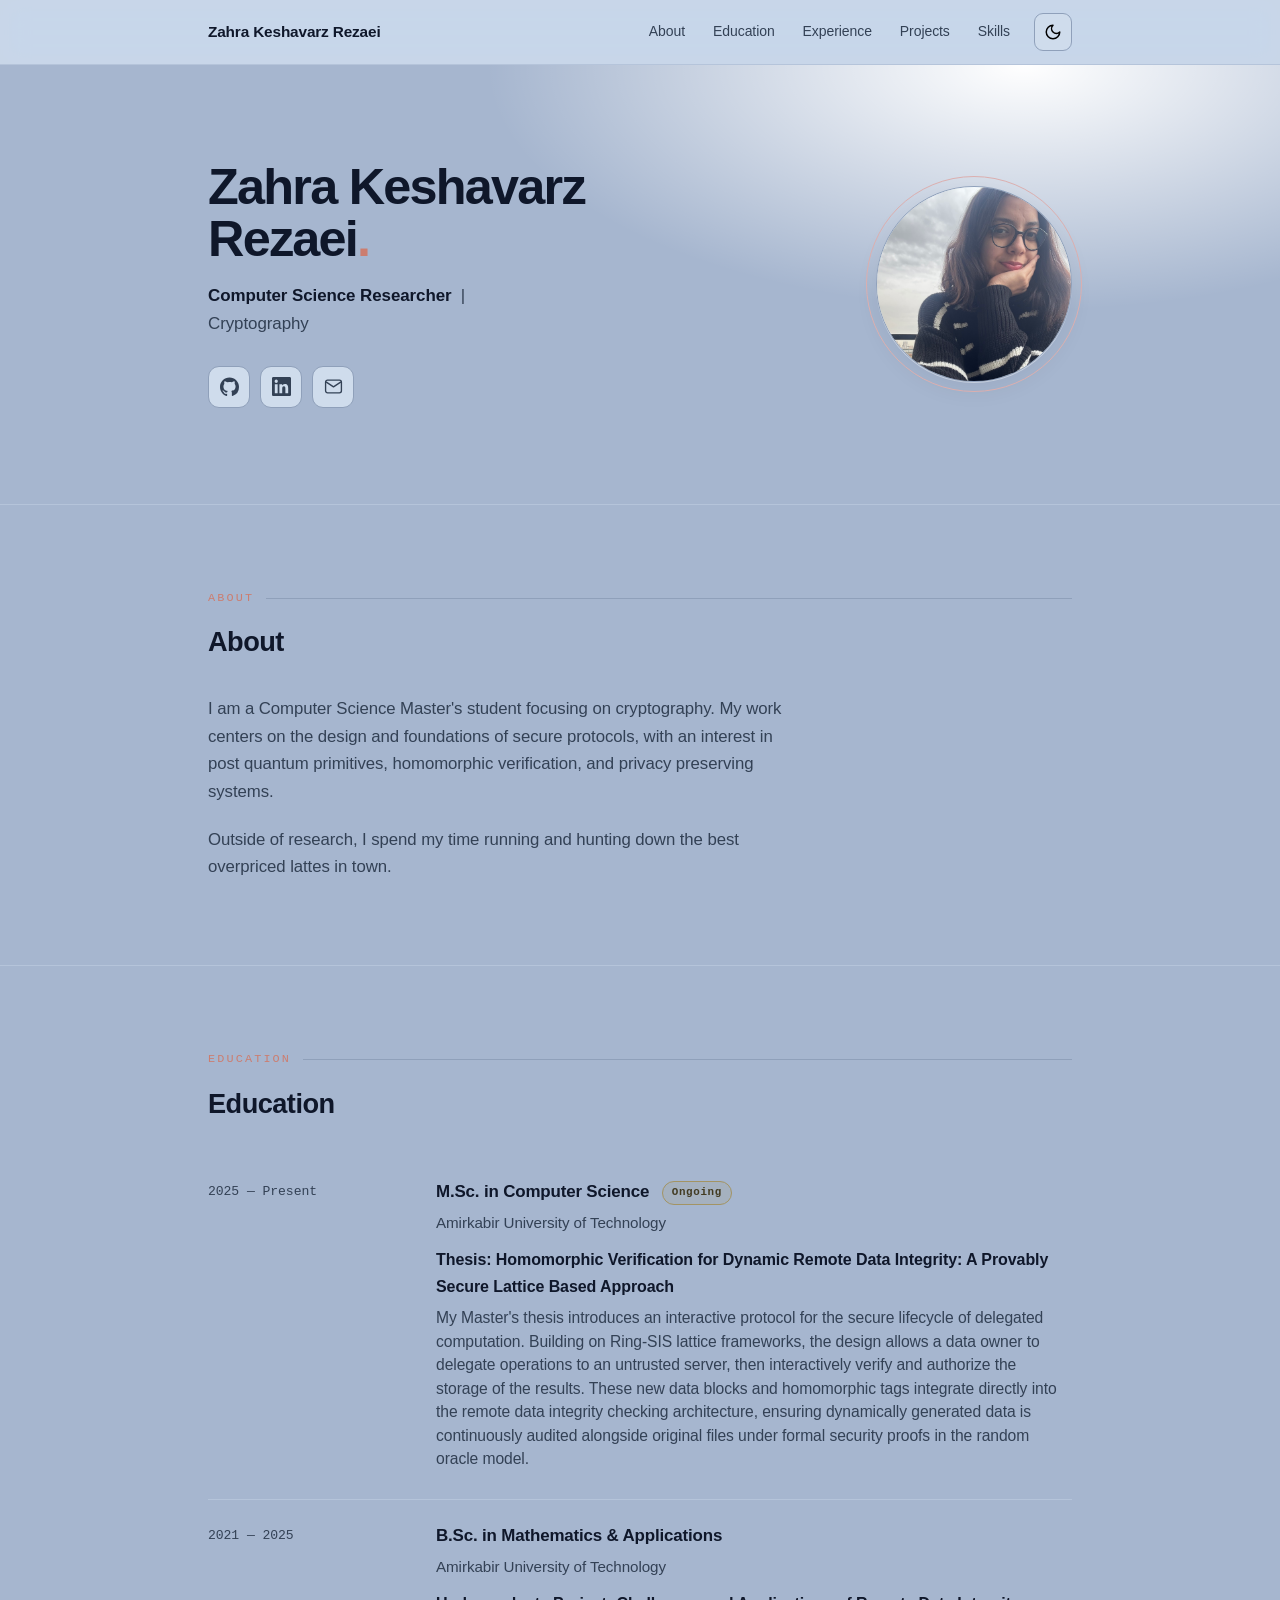
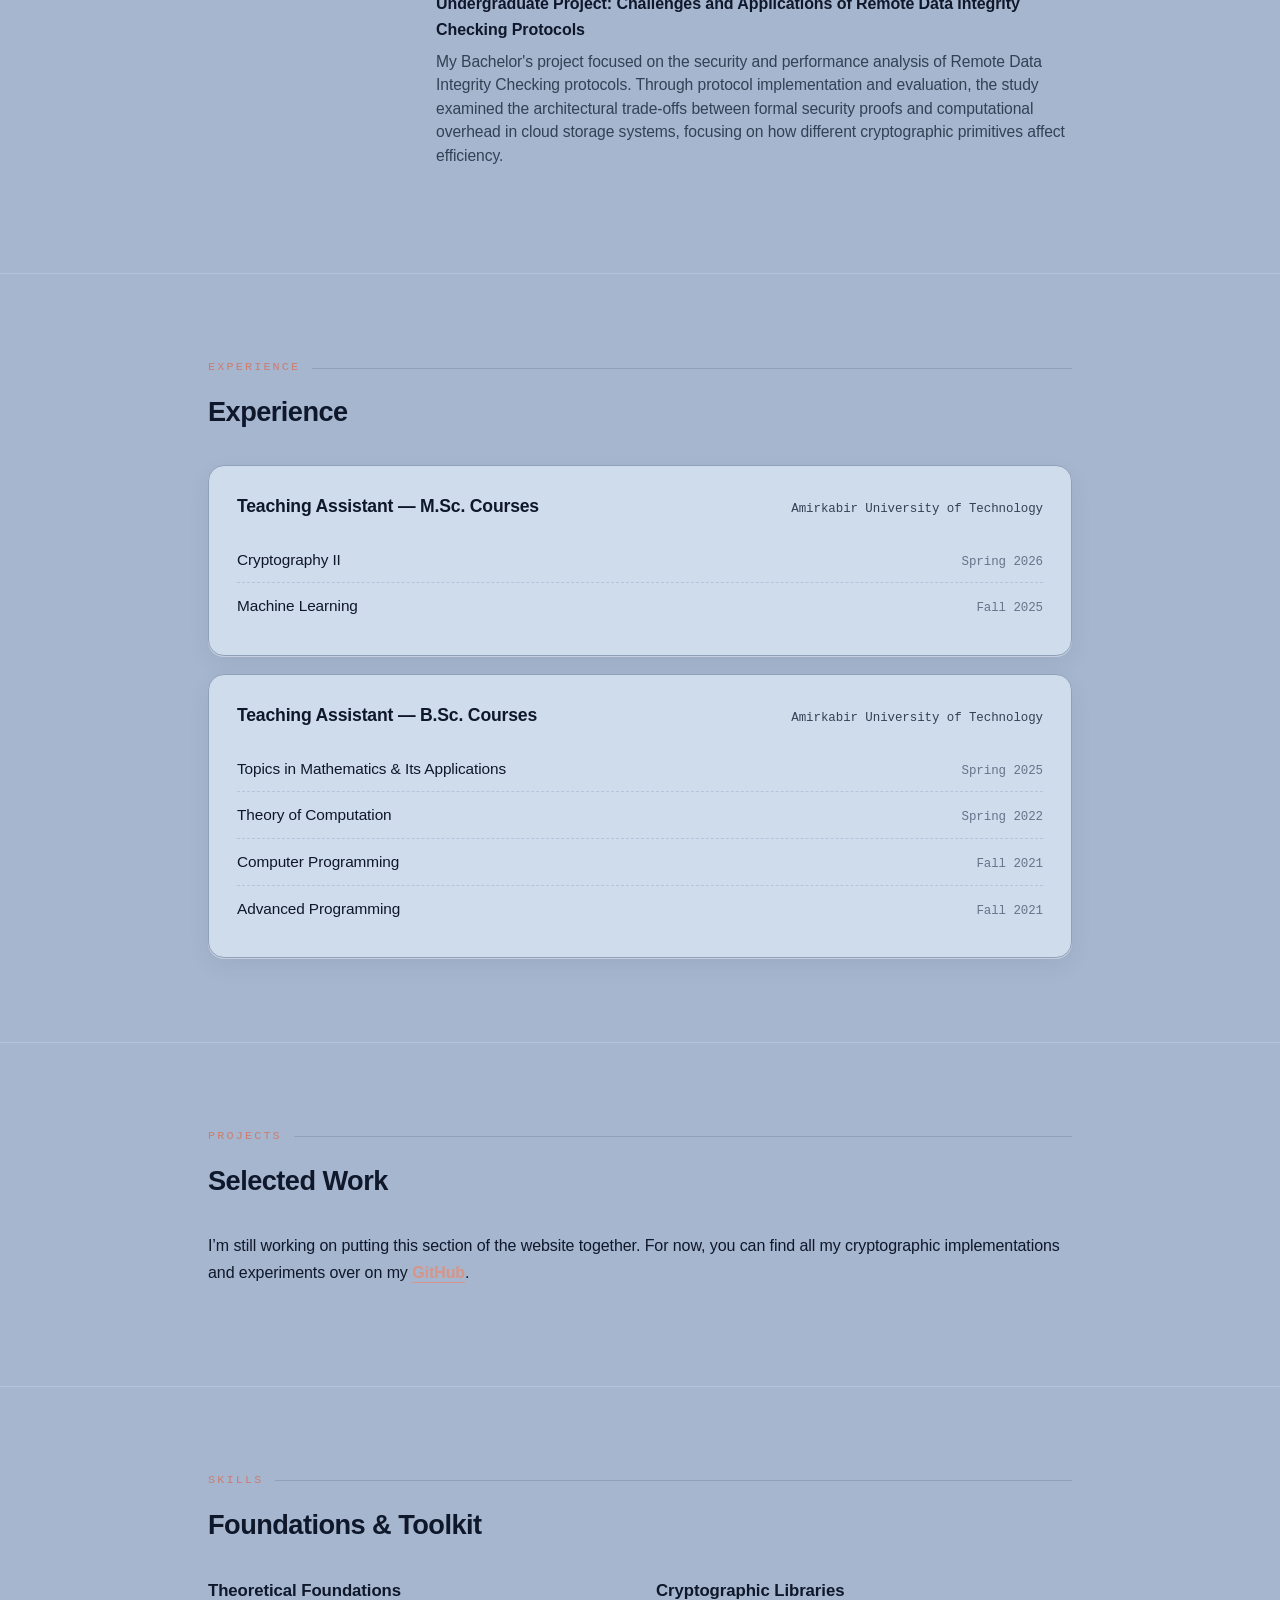
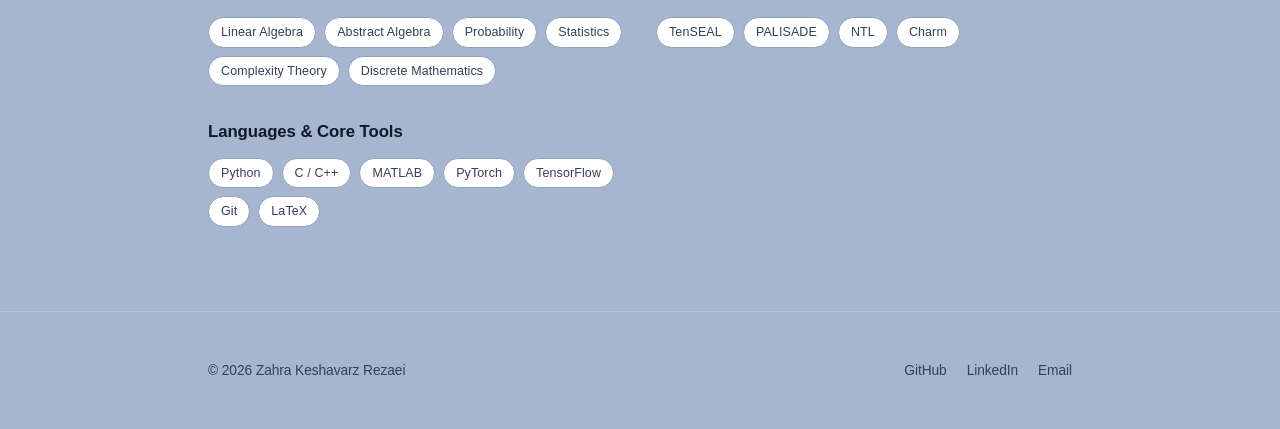
==== index.html @ 14f0f884 "Update index.html" ====
<!DOCTYPE html>
<html lang="en">

<head>
    <meta charset="UTF-8" />
    <meta name="viewport" content="width=device-width, initial-scale=1.0" />
    <title>Zahra Keshavarz Rezaei — Computer Science Researcher</title>
    <meta name="description"
        content="Personal academic website of Zahra Keshavarz Rezaei — Computer Science graduate researcher in cryptography." />
    <link rel="stylesheet" href="style.css" />
</head>

<body>

    <!-- ===================== NAV ===================== -->
    <header class="nav">
        <div class="nav-inner">
            <a class="brand" href="#top">
                Zahra Keshavarz Rezaei
            </a>

            <div style="display: flex; align-items: center; gap: 12px;">
                <nav class="nav-menu" aria-label="Primary">
                    <a href="#about">About</a>
                    <a href="#education">Education</a>
                    <a href="#experience">Experience</a>
                    <a href="#projects">Projects</a>
                    <a href="#skills">Skills</a>
                </nav>

                <button id="theme-toggle" class="theme-toggle" aria-label="Toggle theme">
                    <svg class="sun-icon" xmlns="http://www.w3.org/2000/svg" width="18" height="18" viewBox="0 0 24 24"
                        fill="none" stroke="#FDB813" stroke-width="2" stroke-linecap="round" stroke-linejoin="round"
                        style="display: none;">
                        <circle cx="12" cy="12" r="4"></circle>
                        <path d="M12 2v2"></path>
                        <path d="M12 20v2"></path>
                        <path d="M4.93 4.93l1.41 1.41"></path>
                        <path d="M17.66 17.66l1.41 1.41"></path>
                        <path d="M2 12h2"></path>
                        <path d="M20 12h2"></path>
                        <path d="M6.34 17.66l-1.41 1.41"></path>
                        <path d="M19.07 4.93l-1.41 1.41"></path>
                    </svg>
                    <svg class="moon-icon" xmlns="http://www.w3.org/2000/svg" width="18" height="18" viewBox="0 0 24 24"
                        fill="none" stroke="#000000" stroke-width="2" stroke-linecap="round" stroke-linejoin="round">
                        <path d="M12 3a6 6 0 0 0 9 9 9 9 0 1 1-9-9Z"></path>
                    </svg>
                </button>
            </div>
        </div>
    </header>

    <main id="top">

        <!-- ===================== HERO ===================== -->
        <div class="hero">
            <div class="wrap">
                <div class="hero-grid reveal">
                    <div class="hero-text">
                        <h1>Zahra Keshavarz<br>Rezaei<span class="accent-dot">.</span></h1>
                        <p class="hero-sub">
                            <strong>Computer Science Researcher</strong> &nbsp;|&nbsp; Cryptography
                        </p>
                        <div class="socials">
                            <a class="icon-link" href="https://github.com/zahrakvrz" target="_blank" rel="noopener"
                                aria-label="GitHub" title="GitHub">
                                <svg viewBox="0 0 24 24" fill="currentColor">
                                    <path
                                        d="M12 .5C5.37.5 0 5.87 0 12.5c0 5.3 3.44 9.8 8.21 11.39.6.11.82-.26.82-.58 0-.29-.01-1.04-.02-2.05-3.34.73-4.04-1.61-4.04-1.61-.55-1.39-1.34-1.76-1.34-1.76-1.09-.75.08-.73.08-.73 1.2.08 1.84 1.24 1.84 1.24 1.07 1.83 2.81 1.3 3.5.99.11-.78.42-1.3.76-1.6-2.67-.3-5.47-1.34-5.47-5.95 0-1.31.47-2.39 1.24-3.23-.13-.31-.54-1.53.12-3.19 0 0 1.01-.32 3.3 1.23a11.5 11.5 0 0 1 3.01-.4c1.02 0 2.05.14 3.01.4 2.29-1.55 3.3-1.23 3.3-1.23.66 1.66.25 2.88.12 3.19.77.84 1.24 1.92 1.24 3.23 0 4.62-2.81 5.64-5.49 5.94.43.37.81 1.1.81 2.22 0 1.6-.01 2.9-.01 3.29 0 .32.21.7.83.58A12.01 12.01 0 0 0 24 12.5C24 5.87 18.63.5 12 .5z" />
                                </svg>
                            </a>
                            <a class="icon-link" href="https://www.linkedin.com/in/zahrakeshavarz/" target="_blank"
                                rel="noopener" aria-label="LinkedIn" title="LinkedIn">
                                <svg viewBox="0 0 24 24" fill="currentColor">
                                    <path
                                        d="M20.45 20.45h-3.56v-5.57c0-1.33-.02-3.04-1.85-3.04-1.85 0-2.14 1.45-2.14 2.94v5.67H9.34V9h3.42v1.56h.05c.48-.9 1.64-1.85 3.37-1.85 3.6 0 4.27 2.37 4.27 5.46v6.28zM5.34 7.43a2.07 2.07 0 1 1 0-4.14 2.07 2.07 0 0 1 0 4.14zM7.12 20.45H3.55V9h3.57v11.45zM22.22 0H1.77C.79 0 0 .77 0 1.73v20.54C0 23.23.79 24 1.77 24h20.45c.98 0 1.78-.77 1.78-1.73V1.73C24 .77 23.2 0 22.22 0z" />
                                </svg>
                            </a>
                            <a class="icon-link" href="mailto:zahra.kvrz@gmail.com" aria-label="Email" title="Email">
                                <svg viewBox="0 0 24 24" fill="none" stroke="currentColor" stroke-width="1.7"
                                    stroke-linecap="round" stroke-linejoin="round">
                                    <rect x="2" y="4" width="20" height="16" rx="2.5" />
                                    <path d="m3 6.5 9 6 9-6" />
                                </svg>
                            </a>
                        </div>
                    </div>
                    <div class="avatar-frame">
                        <img src="assets/profile.jpg" alt="Zahra Keshavarz Rezaei">
                    </div>
                </div>
            </div>
        </div>

        <!-- ===================== ABOUT ===================== -->
        <section id="about">
            <div class="wrap reveal">
                <p class="eyebrow">About</p>
                <h2 class="section-title">About</h2>
                <div class="about-body">
                    <p>I am a Computer Science Master's student focusing on cryptography. My work centers on the design
                        and foundations of secure protocols,
                        with an interest in post quantum primitives, homomorphic verification, and privacy preserving
                        systems.</p>
                    <p>Outside of research, I spend my time running and hunting down the best overpriced lattes in town.
                    </p>
                </div>
            </div>
        </section>

        <!-- ===================== EDUCATION ===================== -->
        <section id="education">
            <div class="wrap reveal">
                <p class="eyebrow">Education</p>
                <h2 class="section-title">Education</h2>
                <div class="timeline">

                    <div class="tl-item">
                        <div class="tl-date">2025 — Present</div>
                        <div class="tl-body">
                            <h3>M.Sc. in Computer Science <span class="badge-now">Ongoing</span></h3>
                            <p class="tl-inst">Amirkabir University of Technology</p>

                            <div class="tl-research" style="margin-top: 12px;">
                                <p style="margin: 0 0 6px 0; color: var(--text); font-weight: 600;">
                                    Thesis: Homomorphic Verification for Dynamic Remote Data Integrity: A Provably
                                    Secure Lattice Based Approach
                                </p>
                                <p style="margin: 0; font-size: 0.98rem; color: var(--text-muted); line-height: 1.5;">
                                    My Master's thesis introduces an interactive protocol for the secure lifecycle of
                                    delegated computation.
                                    Building on Ring-SIS lattice frameworks, the design allows a data owner to delegate
                                    operations to an untrusted server,
                                    then interactively verify and authorize the storage of the results.
                                    These new data blocks and homomorphic tags integrate directly into the remote data
                                    integrity checking architecture,
                                    ensuring dynamically generated data is continuously audited alongside original files
                                    under formal security proofs in the random oracle model.
                                </p>
                            </div>
                        </div>
                    </div>

                    <div class="tl-item">
                        <div class="tl-date">2021 — 2025</div>
                        <div class="tl-body">
                            <h3>B.Sc. in Mathematics & Applications</h3>
                            <p class="tl-inst">Amirkabir University of Technology</p>

                            <div class="tl-research" style="margin-top: 12px;">
                                <p style="margin: 0 0 6px 0; color: var(--text); font-weight: 600;">
                                    Undergraduate Project: Challenges and Applications of Remote Data Integrity Checking
                                    Protocols
                                </p>
                                <p style="margin: 0; font-size: 0.98rem; color: var(--text-muted); line-height: 1.5;">
                                    My Bachelor's project focused on the security and performance analysis of Remote
                                    Data Integrity Checking protocols.
                                    Through protocol implementation and evaluation, the study examined the architectural
                                    trade-offs between formal security proofs and computational overhead in cloud
                                    storage systems, focusing on how different cryptographic primitives affect
                                    efficiency.
                                </p>
                            </div>
                        </div>
                    </div>

                </div>
            </div>
        </section>
        <!-- ===================== EXPERIENCE ===================== -->
        <section id="experience">
            <div class="wrap reveal">
                <p class="eyebrow">Experience</p>
                <h2 class="section-title">Experience</h2>
                <div class="xp">
                    <div class="xp-card">
                        <div class="xp-head">
                            <h3>Teaching Assistant — M.Sc. Courses</h3>
                            <span class="xp-org">Amirkabir University of Technology</span>
                        </div>
                        <ul class="course-list">
                            <li><span class="course-name">Cryptography II</span><span class="course-term">Spring
                                    2026</span></li>
                            <li><span class="course-name">Machine Learning</span><span class="course-term">Fall
                                    2025</span></li>
                        </ul>
                    </div>
                    <div class="xp-card">
                        <div class="xp-head">
                            <h3>Teaching Assistant — B.Sc. Courses</h3>
                            <span class="xp-org">Amirkabir University of Technology</span>
                        </div>
                        <ul class="course-list">
                            <li><span class="course-name">Topics in Mathematics &amp; Its Applications</span><span
                                    class="course-term">Spring 2025</span></li>
                            <li><span class="course-name">Theory of Computation</span><span class="course-term">Spring
                                    2022</span></li>
                            <li><span class="course-name">Computer Programming</span><span class="course-term">Fall
                                    2021</span></li>
                            <li><span class="course-name">Advanced Programming</span><span class="course-term">Fall
                                    2021</span></li>
                        </ul>
                    </div>
                </div>
            </div>
        </section>

        <!-- ===================== PROJECTS ===================== -->
        <section id="projects">
            <div class="wrap reveal">
                <p class="eyebrow">Projects</p>
                <h2 class="section-title">Selected Work</h2>
                <div class="projects-minimal">
                    <p>I’m still working on putting this section of the website together. For now, you can find all my
                        cryptographic implementations and experiments over on my
                        <a href="https://github.com/zahrakvrz" target="_blank" rel="noopener noreferrer" style="color: #D89487; font-weight: 600;
                         text-decoration: underline; text-underline-offset: 4px;">GitHub</a>.
                    </p>
                </div>
            </div>
        </section>
        <section id="skills">
            <div class="wrap reveal">
                <p class="eyebrow">Skills</p>
                <h2 class="section-title">Foundations &amp; Toolkit</h2>

                <div class="skills-grid"
                    style="display: grid; grid-template-columns: repeat(auto-fit, minmax(300px, 1fr)); gap: 32px; margin-top: 24px;">

                    <div>
                        <h3 style="font-size: 1.05rem; font-weight: 600; margin: 0 0 12px 0; color: var(--text);">
                            Theoretical Foundations</h3>
                        <div class="pills" style="display: flex; flex-wrap: wrap; gap: 8px;">
                            <span class="pill">Linear Algebra</span>
                            <span class="pill">Abstract Algebra</span>
                            <span class="pill">Probability</span>
                            <span class="pill">Statistics</span>
                            <span class="pill">Complexity Theory</span>
                            <span class="pill">Discrete Mathematics</span>
                        </div>
                    </div>

                    <div>
                        <h3 style="font-size: 1.05rem; font-weight: 600; margin: 0 0 12px 0; color: var(--text);">
                            Cryptographic Libraries</h3>
                        <div class="pills" style="display: flex; flex-wrap: wrap; gap: 8px;">
                            <span class="pill">TenSEAL</span>
                            <span class="pill">PALISADE</span>
                            <span class="pill">NTL</span>
                            <span class="pill">Charm</span>
                        </div>
                    </div>

                    <div>
                        <h3 style="font-size: 1.05rem; font-weight: 600; margin: 0 0 12px 0; color: var(--text);">
                            Languages &amp; Core Tools</h3>
                        <div class="pills" style="display: flex; flex-wrap: wrap; gap: 8px;">
                            <span class="pill">Python</span>
                            <span class="pill">C / C++</span>
                            <span class="pill">MATLAB</span>
                            <span class="pill">PyTorch</span>
                            <span class="pill">TensorFlow</span>
                            <span class="pill">Git</span>
                            <span class="pill">LaTeX</span>
                        </div>
                    </div>

                </div>

            </div>
        </section>

        <!-- ===================== FOOTER ===================== -->
        <footer>
            <div class="wrap">
                <div class="footer-inner">
                    <span class="footer-copy">© <span id="year"></span> Zahra Keshavarz Rezaei</span>
                    <nav class="footer-links" aria-label="Footer">
                        <a href="https://github.com/" target="_blank" rel="noopener">GitHub</a>
                        <a href="https://www.linkedin.com/" target="_blank" rel="noopener">LinkedIn</a>
                        <a href="mailto:zahra@example.com">Email</a>
                    </nav>
                </div>
            </div>
        </footer>

        <script src="script.js"></script>

        <script>
            const storageKey = 'theme-preference';
            const toggleButton = document.getElementById('theme-toggle');
            const sunIcon = toggleButton.querySelector('.sun-icon');
            const moonIcon = toggleButton.querySelector('.moon-icon');

            // Determine current theme
            const getColorPreference = () => {
                if (localStorage.getItem(storageKey)) return localStorage.getItem(storageKey);
                return window.matchMedia('(prefers-color-scheme: dark)').matches ? 'dark' : 'light';
            };

            const theme = { value: getColorPreference() };

            const reflectPreference = () => {
                document.documentElement.setAttribute('data-theme', theme.value);
                if (theme.value === 'dark') {
                    sunIcon.style.display = 'block';
                    moonIcon.style.display = 'none';
                } else {
                    sunIcon.style.display = 'none';
                    moonIcon.style.display = 'block';
                }
            };

            // Set early to prevent white flash
            reflectPreference();

            window.onload = () => {
                reflectPreference();
                toggleButton.addEventListener('click', () => {
                    theme.value = theme.value === 'light' ? 'dark' : 'light';
                    localStorage.setItem(storageKey, theme.value);
                    reflectPreference();
                });
            };

            // Listen for system changes dynamically
            window.matchMedia('(prefers-color-scheme: dark)').addEventListener('change', e => {
                theme.value = e.matches ? 'dark' : 'light';
                setPreference();
            });
        </script>
</body>

</html>
---- style.css ----
/* ============================================================
   Zahra Keshavarz Rezaei — academic site
   Theme-aware stylesheet (Supports system preferred and toggled dark mode)
   Palette:
     Lavender bg ...... #E4E0F7   (soft surfaces)
     Slate-purple ..... #BAB0CB   (borders, secondary text, dividers)
     Terracotta ....... #D89487   (accent / hover / active)
     Soft rose ........ #E9C5C5   (highlight pills)
     Muted sage/gold .. #B5A77A   (secondary accent / badges)
============================================================ */

:root {
    /* surfaces & text */
    --bg: #A6B6CF;
    /* Base background (Steel slate blue) */
    --bg-elev: #CFDCEC;
    /* Elevated surfaces/nav (Lighter ice blue) */
    --bg-soft: #ffffff;
    /* Hover state (Pure white illumination) */
    --bg-nav: rgba(207, 220, 236, 0.85);
    --text: #0f172a;
    /* Deep slate ink for high readability */
    --text-muted: #334155;
    --text-faint: #64748b;

    /* lines */
    --border: #8fa0ba;
    --border-soft: #b5c4da;

    /* accents & dynamic pill text */
    --terracotta: #cc7d6f;
    --terracotta-soft: rgba(204, 125, 111, 0.12);
    --text-terracotta: #5c261e;

    --rose: #dcafaf;
    --rose-soft: rgba(220, 175, 175, 0.25);
    --text-rose: #613333;

    --sage: #a39463;
    --sage-soft: rgba(163, 148, 99, 0.15);
    --text-sage: #423b21;

    --ring: rgba(143, 160, 186, 0.40);
    --shadow: 0 1px 0 rgba(255, 255, 255, 0.4), 0 8px 24px rgba(15, 23, 42, 0.06);
    --max: 920px;
}

/* Dark Mode Palette - Updated to match the Slate Blue theme */
[data-theme="dark"] {
    /* surfaces & text */
    --bg: #0f131a;
    /* Deep slate-black base background */
    --bg-elev: #1a2333;
    /* Elevated surfaces/nav (A bit lighter at first) */
    --bg-soft: #253147;
    /* Hover state (Progressively lighter glow) */
    --bg-nav: rgba(26, 35, 51, 0.85);
    --text: #f1f5f9;
    /* Light slate text */
    --text-muted: #94a3b8;
    --text-faint: #475569;

    /* lines */
    --border: #2e3f59;
    --border-soft: #1e293b;

    /* accents */
    --terracotta: #e3a296;
    --terracotta-soft: rgba(227, 162, 150, 0.15);
    --text-terracotta: #f5cfc9;

    --rose: #eba9a9;
    --rose-soft: rgba(235, 169, 169, 0.15);
    --text-rose: #f9dede;

    --sage: #c4b68a;
    --sage-soft: rgba(196, 182, 138, 0.15);
    --text-sage: #eae3cb;

    --ring: rgba(148, 163, 184, 0.25);
    --shadow: 0 1px 0 rgba(0, 0, 0, 0.6), 0 12px 32px rgba(0, 0, 0, 0.4);
}

/* ============================================================
   Reset & base
============================================================ */
*,
*::before,
*::after {
    box-sizing: border-box;
}

html {
    scroll-behavior: smooth;
    scroll-padding-top: 80px;
    -webkit-text-size-adjust: 100%;
}

body {
    margin: 0;
    background: var(--bg);
    color: var(--text);
    font-family: -apple-system, BlinkMacSystemFont, "Segoe UI", "Inter",
        Roboto, Helvetica, Arial, "Apple Color Emoji", sans-serif;
    font-size: 16px;
    line-height: 1.65;
    letter-spacing: -0.005em;
    -webkit-font-smoothing: antialiased;
    -moz-osx-font-smoothing: grayscale;
    /* Smooth transition animation between themes */
    transition: background-color 0.3s ease, color 0.3s ease, border-color 0.3s ease, box-shadow 0.3s ease;
}

a {
    color: inherit;
    text-decoration: none;
}

img {
    display: block;
    max-width: 100%;
}

::selection {
    background: var(--ring);
}

.wrap {
    width: 100%;
    max-width: var(--max);
    margin: 0 auto;
    padding: 0 28px;
}

/* ============================================================
   Navigation
============================================================ */
.nav {
    position: sticky;
    top: 0;
    z-index: 50;
    backdrop-filter: saturate(180%) blur(14px);
    -webkit-backdrop-filter: saturate(180%) blur(14px);
    background: var(--bg-nav);
    border-bottom: 1px solid var(--border-soft);
    transition: background-color 0.3s ease, border-color 0.3s ease;
}

.nav-inner {
    display: flex;
    align-items: center;
    justify-content: space-between;
    height: 64px;
    max-width: var(--max);
    margin: 0 auto;
    padding: 0 28px;
}

.brand {
    font-weight: 650;
    font-size: 0.96rem;
    letter-spacing: -0.01em;
    display: inline-flex;
    align-items: center;
    gap: 9px;
}

.brand-tag {
    font-family: ui-monospace, SFMono-Regular, "SF Mono", Menlo, monospace;
    color: var(--text-faint);
    font-size: 0.82rem;
}

.nav-menu {
    display: flex;
    align-items: center;
    gap: 4px;
}

.nav-menu a {
    color: var(--text-muted);
    font-size: 0.875rem;
    font-weight: 500;
    padding: 8px 12px;
    border-radius: 8px;
    transition: color 0.2s ease, background-color 0.2s ease;
}

.nav-menu a:hover {
    color: var(--terracotta);
    background: var(--bg-soft);
}

/* ============================================================
   Sections
============================================================ */
section {
    padding: 84px 0;
    border-bottom: 1px solid var(--border-soft);
    transition: border-color 0.3s ease;
}

section:last-of-type {
    border-bottom: none;
}

.eyebrow {
    font-family: ui-monospace, SFMono-Regular, "SF Mono", Menlo, monospace;
    font-size: 0.74rem;
    letter-spacing: 0.18em;
    text-transform: uppercase;
    color: var(--terracotta);
    margin: 0 0 18px;
    display: flex;
    align-items: center;
    gap: 12px;
}

.eyebrow::after {
    content: "";
    flex: 1;
    height: 1px;
    background: var(--border);
    transition: background-color 0.3s ease;
}

.section-title {
    font-size: 1.7rem;
    font-weight: 680;
    letter-spacing: -0.02em;
    margin: 0 0 36px;
    line-height: 1.2;
}

/* ============================================================
   Hero
============================================================ */
.hero {
    padding-top: 96px;
    padding-bottom: 96px;
    border-bottom: 1px solid var(--border-soft);
    background:
        radial-gradient(60% 80% at 80% 0%, var(--bg-soft), transparent 70%);
    transition: background-color 0.3s ease, border-color 0.3s ease;
}

.hero-grid {
    display: grid;
    grid-template-columns: 1fr auto;
    gap: 48px;
    align-items: center;
}

.hero-text h1 {
    font-size: clamp(2.2rem, 5.4vw, 3.15rem);
    line-height: 1.04;
    font-weight: 720;
    letter-spacing: -0.035em;
    margin: 0 0 16px;
}

.accent-dot {
    color: var(--terracotta);
}

.hero-sub {
    font-size: 1.06rem;
    color: var(--text-muted);
    margin: 0 0 28px;
    max-width: 38ch;
}

.hero-sub strong {
    color: var(--text);
    font-weight: 600;
}

.socials {
    display: flex;
    gap: 10px;
}

.icon-link {
    width: 42px;
    height: 42px;
    display: grid;
    place-items: center;
    border: 1px solid var(--border);
    border-radius: 11px;
    background: var(--bg-elev);
    color: var(--text-muted);
    transition: color 0.2s ease, border-color 0.2s ease, transform 0.2s ease, background-color 0.2s ease, box-shadow 0.3s ease;
}

.icon-link:hover {
    color: var(--terracotta);
    border-color: var(--terracotta);
    background: var(--terracotta-soft);
    transform: translateY(-2px);
}

.icon-link svg {
    width: 19px;
    height: 19px;
}

.avatar-frame {
    position: relative;
    width: 196px;
    height: 196px;
    flex: none;
}

.avatar-frame img {
    width: 100%;
    height: 100%;
    object-fit: cover;
    object-position: center 15%;
    border-radius: 50%;
    border: 1px solid var(--border);
    background: var(--bg-elev);
    box-shadow: var(--shadow);
    transition: border-color 0.3s ease, background-color 0.3s ease, box-shadow 0.3s ease;
}

.avatar-frame::after {
    content: "";
    position: absolute;
    inset: -10px;
    border-radius: 50%;
    border: 1px solid var(--rose);
    pointer-events: none;
    transition: border-color 0.3s ease;
}

/* ============================================================
   About
============================================================ */
.about-body p {
    font-size: 1.05rem;
    color: var(--text-muted);
    max-width: 64ch;
    margin: 0 0 20px;
}

.about-body p:last-child {
    margin-bottom: 0;
}

/* ============================================================
   Timeline (Education)
============================================================ */
.timeline {
    display: flex;
    flex-direction: column;
    gap: 6px;
}

.tl-item {
    display: grid;
    grid-template-columns: 200px 1fr;
    gap: 28px;
    padding: 22px 0;
    border-top: 1px solid var(--border-soft);
    transition: border-color 0.3s ease;
}

.tl-item:first-child {
    border-top: none;
}

.tl-date {
    font-family: ui-monospace, SFMono-Regular, "SF Mono", Menlo, monospace;
    font-size: 0.82rem;
    color: var(--text-muted);
    padding-top: 3px;
    white-space: nowrap;
}

.tl-body h3 {
    font-size: 1.06rem;
    font-weight: 620;
    margin: 0 0 4px;
    letter-spacing: -0.01em;
}

.tl-inst {
    color: var(--text-muted);
    font-size: 0.95rem;
    margin: 0;
}

.badge-now {
    display: inline-block;
    margin-left: 8px;
    font-size: 0.68rem;
    font-family: ui-monospace, monospace;
    letter-spacing: 0.06em;
    color: var(--text-sage);
    background: var(--sage-soft);
    border: 1px solid var(--sage);
    border-radius: 100px;
    padding: 2px 9px;
    vertical-align: middle;
    transition: background-color 0.3s ease, border-color 0.3s ease, color 0.3s ease;
}

/* ============================================================
   Experience (TA timeline / list)
============================================================ */
.xp {
    display: flex;
    flex-direction: column;
    gap: 18px;
}

.xp-card {
    background: var(--bg-elev);
    border: 1px solid var(--border);
    border-radius: 16px;
    padding: 26px 28px;
    box-shadow: var(--shadow);
    transition: border-color 0.25s ease, transform 0.25s ease, background-color 0.3s ease, box-shadow 0.3s ease;
}

.xp-card:hover {
    border-color: var(--terracotta);
    transform: translateY(-2px);
}

.xp-head {
    display: flex;
    align-items: baseline;
    justify-content: space-between;
    gap: 16px;
    margin-bottom: 16px;
    flex-wrap: wrap;
}

.xp-head h3 {
    font-size: 1.1rem;
    font-weight: 640;
    margin: 0;
    letter-spacing: -0.01em;
}

.xp-org {
    font-family: ui-monospace, SFMono-Regular, "SF Mono", Menlo, monospace;
    font-size: 0.78rem;
    color: var(--text-muted);
    white-space: nowrap;
}

.course-list {
    list-style: none;
    margin: 0;
    padding: 0;
    display: flex;
    flex-direction: column;
}

.course-list li {
    display: flex;
    align-items: baseline;
    justify-content: space-between;
    gap: 16px;
    padding: 10px 0;
    border-top: 1px dashed var(--border-soft);
    color: var(--text-muted);
    font-size: 0.96rem;
    transition: border-color 0.3s ease;
}

.course-list li:first-child {
    border-top: none;
}

.course-name {
    color: var(--text);
    font-weight: 500;
}

.course-term {
    font-family: ui-monospace, SFMono-Regular, "SF Mono", Menlo, monospace;
    font-size: 0.78rem;
    color: var(--text-faint);
    white-space: nowrap;
}

/* ============================================================
   Projects
============================================================ */
.projects {
    display: flex;
    flex-direction: column;
    gap: 14px;
}

.project {
    display: grid;
    grid-template-columns: 44px 1fr;
    gap: 22px;
    padding: 26px 0;
    border-top: 1px solid var(--border-soft);
    transition: border-color 0.3s ease;
}

.project:first-child {
    border-top: none;
}

.project .num {
    font-family: ui-monospace, SFMono-Regular, "SF Mono", Menlo, monospace;
    font-size: 0.86rem;
    color: var(--terracotta);
    padding-top: 4px;
}

.project h3 {
    font-size: 1.16rem;
    font-weight: 640;
    margin: 0 0 10px;
    letter-spacing: -0.015em;
    line-height: 1.3;
}

.project p {
    color: var(--text-muted);
    font-size: 0.97rem;
    margin: 0 0 14px;
    max-width: 64ch;
}

/* ============================================================
   Pills / tags
============================================================ */
.pills {
    display: flex;
    flex-wrap: wrap;
    gap: 8px;
}

.pill {
    display: inline-block;
    font-size: 0.78rem;
    font-weight: 500;
    color: var(--text-muted);
    background: var(--bg-soft);
    border: 1px solid var(--border);
    border-radius: 100px;
    padding: 4px 12px;
    letter-spacing: 0.01em;
    transition: border-color 0.2s ease, color 0.2s ease, background-color 0.2s ease, transform 0.2s ease;
}

.pill:hover {
    border-color: var(--terracotta);
    color: var(--text);
    transform: translateY(-1px);
}

/* category-accent variants (now leveraging theme-aware text rules) */
.pill-terracotta {
    color: var(--text-terracotta);
    background: var(--terracotta-soft);
    border-color: var(--terracotta);
}

.pill-rose {
    color: var(--text-rose);
    background: var(--rose-soft);
    border-color: var(--rose);
}

.pill-sage {
    color: var(--text-sage);
    background: var(--sage-soft);
    border-color: var(--sage);
}

.skills-row .pills {
    gap: 10px;
}

.skills-row .pill {
    font-size: 0.86rem;
    padding: 7px 16px;
}

/* ============================================================
   Footer
============================================================ */
footer {
    padding: 48px 0;
    border-top: 1px solid var(--border-soft);
    transition: border-color 0.3s ease;
}

.footer-inner {
    display: flex;
    align-items: center;
    justify-content: space-between;
    gap: 18px;
    flex-wrap: wrap;
}

.footer-copy {
    color: var(--text-muted);
    font-size: 0.86rem;
}

.footer-links {
    display: flex;
    gap: 20px;
}

.footer-links a {
    color: var(--text-muted);
    font-size: 0.86rem;
    transition: color 0.2s ease;
}

.footer-links a:hover {
    color: var(--terracotta);
}

/* ============================================================
   Reveal animation
============================================================ */
.reveal {
    opacity: 0;
    transform: translateY(16px);
    transition: opacity 0.7s cubic-bezier(.22, .61, .36, 1),
        transform 0.7s cubic-bezier(.22, .61, .36, 1);
}

.reveal.in {
    opacity: 1;
    transform: none;
}

@media (prefers-reduced-motion: reduce) {
    .reveal {
        opacity: 1;
        transform: none;
        transition: none;
    }

    html {
        scroll-behavior: auto;
    }
}

/* ============================================================
   Responsive
============================================================ */
@media (max-width: 720px) {
    .nav-menu {
        display: none;
    }

    .hero-grid {
        grid-template-columns: 1fr;
        gap: 36px;
    }

    .avatar-frame {
        order: -1;
        width: 132px;
        height: 132px;
    }

    .tl-item {
        grid-template-columns: 1fr;
        gap: 6px;
    }

    .tl-date {
        padding-top: 0;
    }

    .project {
        grid-template-columns: 1fr;
        gap: 8px;
    }

    .project .num {
        padding-top: 0;
    }

    .course-list li {
        flex-direction: column;
        gap: 2px;
    }

    section {
        padding: 60px 0;
    }

    .hero {
        padding-top: 60px;
        padding-bottom: 72px;
    }
}

/* ============================================================
   Minimal Theme Toggle Button Styling Utility
============================================================ */
.theme-toggle {
    background: none;
    border: 1px solid var(--border);
    border-radius: 9px;
    width: 38px;
    height: 38px;
    display: grid;
    place-items: center;
    cursor: pointer;
    color: var(--text-muted);
    background: var(--bg-elev);
    transition: color 0.2s ease, border-color 0.2s ease, background-color 0.2s ease;
}

.theme-toggle:hover {
    color: var(--terracotta);
    border-color: var(--terracotta);
    background: var(--terracotta-soft);
}
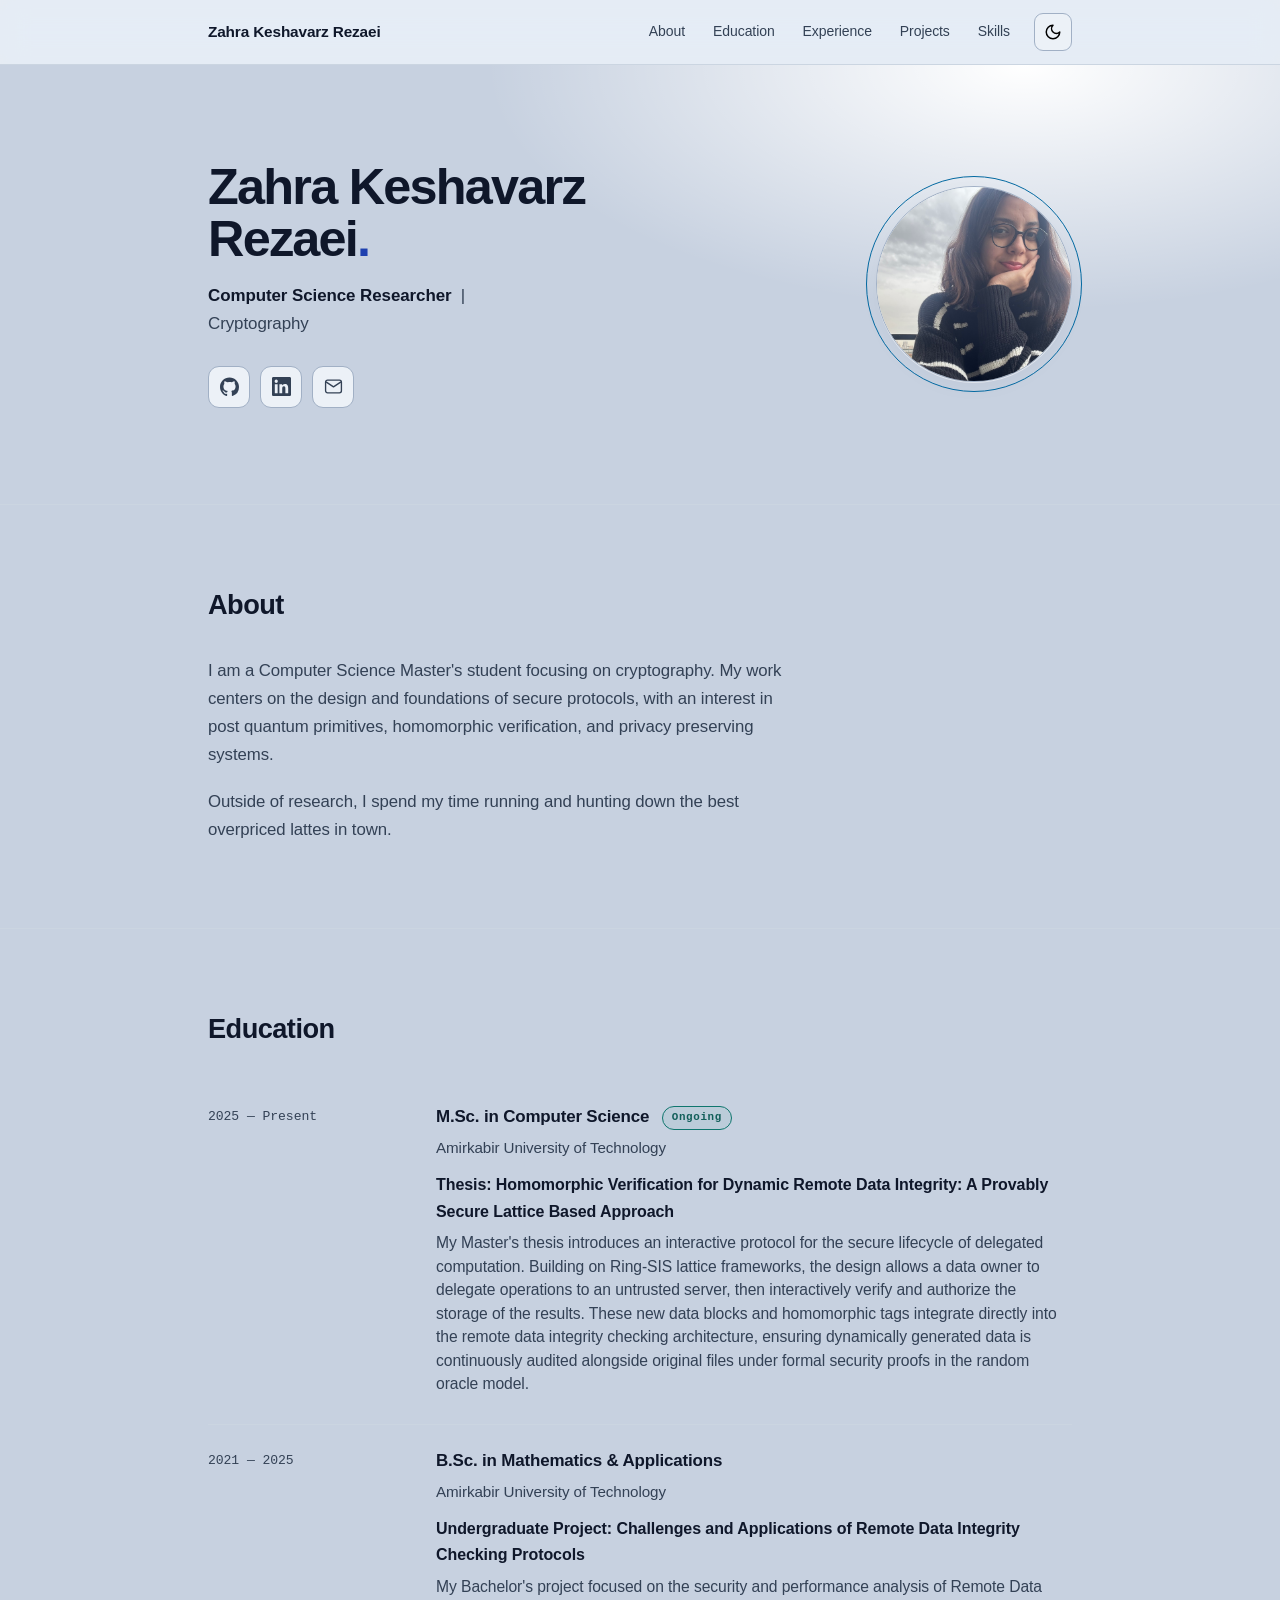
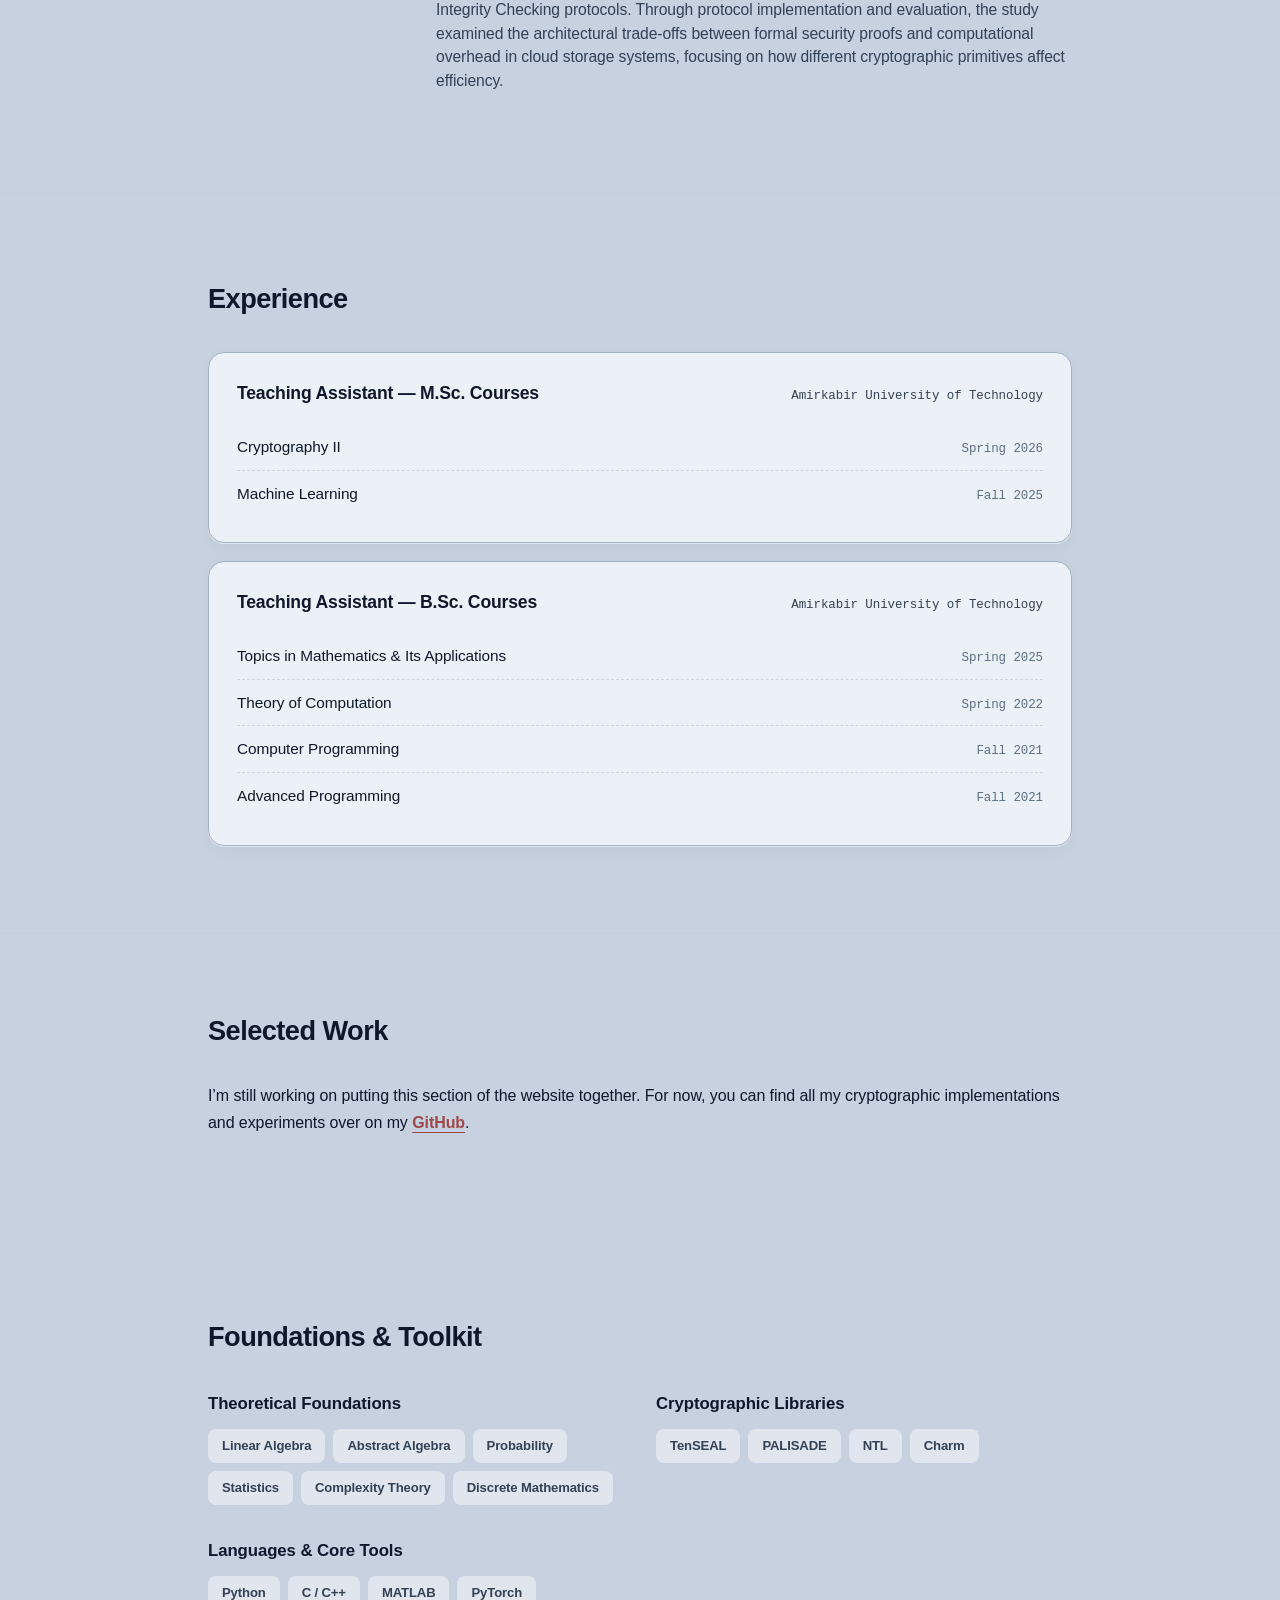
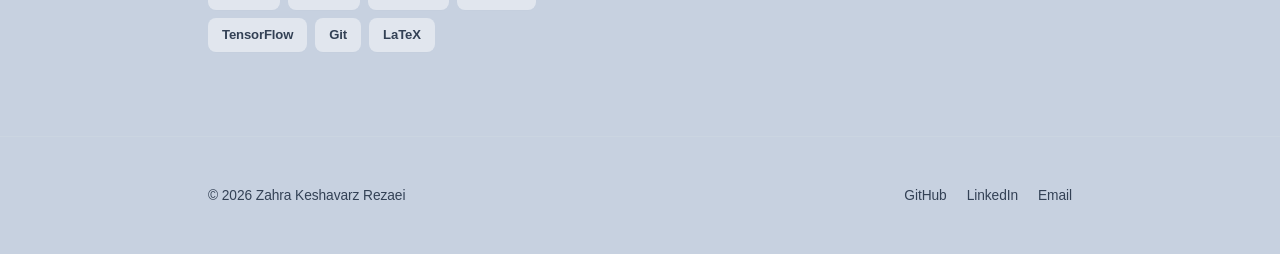
==== commit 6e15a6d3: "color update" ====
--- a/index.html
+++ b/index.html
@@ -96,7 +96,7 @@
         <!-- ===================== ABOUT ===================== -->
         <section id="about">
             <div class="wrap reveal">
-                <p class="eyebrow">About</p>
+                <!-- <p class="eyebrow">About</p> -->
                 <h2 class="section-title">About</h2>
                 <div class="about-body">
                     <p>I am a Computer Science Master's student focusing on cryptography. My work centers on the design
@@ -112,7 +112,7 @@
         <!-- ===================== EDUCATION ===================== -->
         <section id="education">
             <div class="wrap reveal">
-                <p class="eyebrow">Education</p>
+                <!-- <p class="eyebrow">Education</p> -->
                 <h2 class="section-title">Education</h2>
                 <div class="timeline">
 
@@ -171,7 +171,7 @@
         <!-- ===================== EXPERIENCE ===================== -->
         <section id="experience">
             <div class="wrap reveal">
-                <p class="eyebrow">Experience</p>
+                <!-- <p class="eyebrow">Experience</p> -->
                 <h2 class="section-title">Experience</h2>
                 <div class="xp">
                     <div class="xp-card">
@@ -209,12 +209,12 @@
         <!-- ===================== PROJECTS ===================== -->
         <section id="projects">
             <div class="wrap reveal">
-                <p class="eyebrow">Projects</p>
+                <!-- <p class="eyebrow">Projects</p> -->
                 <h2 class="section-title">Selected Work</h2>
                 <div class="projects-minimal">
                     <p>I’m still working on putting this section of the website together. For now, you can find all my
                         cryptographic implementations and experiments over on my
-                        <a href="https://github.com/zahrakvrz" target="_blank" rel="noopener noreferrer" style="color: #D89487; font-weight: 600;
+                        <a href="https://github.com/zahrakvrz" target="_blank" rel="noopener noreferrer" style="color: #9d4a4a; font-weight: 600;
                          text-decoration: underline; text-underline-offset: 4px;">GitHub</a>.
                     </p>
                 </div>
@@ -222,7 +222,7 @@
         </section>
         <section id="skills">
             <div class="wrap reveal">
-                <p class="eyebrow">Skills</p>
+                <!-- <p class="eyebrow">Skills</p> -->
                 <h2 class="section-title">Foundations &amp; Toolkit</h2>
 
                 <div class="skills-grid"
--- a/style.css
+++ b/style.css
@@ -2,61 +2,63 @@
    Zahra Keshavarz Rezaei — academic site
    Theme-aware stylesheet (Supports system preferred and toggled dark mode)
    Palette:
-     Lavender bg ...... #E4E0F7   (soft surfaces)
-     Slate-purple ..... #BAB0CB   (borders, secondary text, dividers)
-     Terracotta ....... #D89487   (accent / hover / active)
-     Soft rose ........ #E9C5C5   (highlight pills)
-     Muted sage/gold .. #B5A77A   (secondary accent / badges)
+     Brightened Steel Slate ... #C7D1E0 (10% lighter base backdrop)
+     Ice Blue Surface ......... #ECF1F7 (Elevated layers / card base)
+     Deep Royal Indigo ........ Accent 1
+     Ocean Blue ............... Accent 2
+     Deep Teal ................ Accent 3
 ============================================================ */
 
 :root {
     /* surfaces & text */
-    --bg: #A6B6CF;
-    /* Base background (Steel slate blue) */
-    --bg-elev: #CFDCEC;
-    /* Elevated surfaces/nav (Lighter ice blue) */
+    --bg: #C7D1E0;
+    /* Brightened base background */
+    --bg-elev: #ECF1F7;
+    /* Luminous surface/nav base (stays lighter at first) */
     --bg-soft: #ffffff;
     /* Hover state (Pure white illumination) */
-    --bg-nav: rgba(207, 220, 236, 0.85);
+    --bg-nav: rgba(236, 241, 247, 0.85);
+    --bg-pill: rgba(255, 255, 255, 0.45);
+    /* Soft semi-translucent glass blend for tech boxes */
     --text: #0f172a;
-    /* Deep slate ink for high readability */
+    /* Deep slate ink */
     --text-muted: #334155;
-    --text-faint: #64748b;
+    --text-faint: #5a6e85;
 
     /* lines */
-    --border: #8fa0ba;
-    --border-soft: #b5c4da;
+    --border: #a1b0c5;
+    --border-soft: #cbd5e1;
 
     /* accents & dynamic pill text */
-    --terracotta: #cc7d6f;
-    --terracotta-soft: rgba(204, 125, 111, 0.12);
-    --text-terracotta: #5c261e;
-
-    --rose: #dcafaf;
-    --rose-soft: rgba(220, 175, 175, 0.25);
-    --text-rose: #613333;
-
-    --sage: #a39463;
-    --sage-soft: rgba(163, 148, 99, 0.15);
-    --text-sage: #423b21;
-
-    --ring: rgba(143, 160, 186, 0.40);
-    --shadow: 0 1px 0 rgba(255, 255, 255, 0.4), 0 8px 24px rgba(15, 23, 42, 0.06);
+    --terracotta: #1e40af;
+    --terracotta-soft: rgba(30, 64, 175, 0.06);
+    --text-terracotta: #1e3a8a;
+
+    --rose: #0369a1;
+    --rose-soft: rgba(3, 105, 161, 0.06);
+    --text-rose: #0c4a6e;
+
+    --sage: #0f766e;
+    --sage-soft: rgba(15, 118, 110, 0.06);
+    --text-sage: #115e59;
+
+    --ring: rgba(161, 176, 197, 0.40);
+    --shadow: 0 1px 0 rgba(255, 255, 255, 0.5), 0 6px 20px rgba(15, 23, 42, 0.03);
     --max: 920px;
 }
 
-/* Dark Mode Palette - Updated to match the Slate Blue theme */
+/* Dark Mode Palette - Keeps dark slate-blue depth layout */
 [data-theme="dark"] {
     /* surfaces & text */
     --bg: #0f131a;
-    /* Deep slate-black base background */
     --bg-elev: #1a2333;
-    /* Elevated surfaces/nav (A bit lighter at first) */
+    /* Stays lighter at first view */
     --bg-soft: #253147;
-    /* Hover state (Progressively lighter glow) */
+    /* Progressively lighter glow on interaction */
     --bg-nav: rgba(26, 35, 51, 0.85);
+    --bg-pill: rgba(255, 255, 255, 0.05);
+    /* Sleek dark integrated glass tag */
     --text: #f1f5f9;
-    /* Light slate text */
     --text-muted: #94a3b8;
     --text-faint: #475569;
 
@@ -65,17 +67,17 @@
     --border-soft: #1e293b;
 
     /* accents */
-    --terracotta: #e3a296;
-    --terracotta-soft: rgba(227, 162, 150, 0.15);
-    --text-terracotta: #f5cfc9;
-
-    --rose: #eba9a9;
-    --rose-soft: rgba(235, 169, 169, 0.15);
-    --text-rose: #f9dede;
-
-    --sage: #c4b68a;
-    --sage-soft: rgba(196, 182, 138, 0.15);
-    --text-sage: #eae3cb;
+    --terracotta: #60a5fa;
+    --terracotta-soft: rgba(96, 165, 250, 0.12);
+    --text-terracotta: #eff6ff;
+
+    --rose: #38bdf8;
+    --rose-soft: rgba(56, 189, 248, 0.12);
+    --text-rose: #f0f9ff;
+
+    --sage: #2dd4bf;
+    --sage-soft: rgba(45, 212, 191, 0.12);
+    --text-sage: #f0fdfa;
 
     --ring: rgba(148, 163, 184, 0.25);
     --shadow: 0 1px 0 rgba(0, 0, 0, 0.6), 0 12px 32px rgba(0, 0, 0, 0.4);
@@ -107,7 +109,6 @@
     letter-spacing: -0.005em;
     -webkit-font-smoothing: antialiased;
     -moz-osx-font-smoothing: grayscale;
-    /* Smooth transition animation between themes */
     transition: background-color 0.3s ease, color 0.3s ease, border-color 0.3s ease, box-shadow 0.3s ease;
 }
 
@@ -426,6 +427,7 @@
 .xp-card:hover {
     border-color: var(--terracotta);
     transform: translateY(-2px);
+    background: var(--bg-soft);
 }
 
 .xp-head {
@@ -532,7 +534,7 @@
 }
 
 /* ============================================================
-   Pills / tags
+   Pills / tags (Redesigned Architecture Boxes)
 ============================================================ */
 .pills {
     display: flex;
@@ -542,40 +544,42 @@
 
 .pill {
     display: inline-block;
-    font-size: 0.78rem;
-    font-weight: 500;
-    color: var(--text-muted);
+    font-size: 0.82rem;
+    font-weight: 550;
+    color: var(--text-muted);
+    background: var(--bg-pill);
+    border: none;
+    /* Stripped clunky lines */
+    border-radius: 8px;
+    /* Modern minimal radius layout */
+    padding: 6px 14px;
+    letter-spacing: -0.01em;
+    box-shadow: 0 1px 2px rgba(0, 0, 0, 0.01);
+    transition: color 0.2s ease, background-color 0.2s ease, transform 0.2s ease, box-shadow 0.2s ease;
+}
+
+.pill:hover {
+    color: var(--text);
     background: var(--bg-soft);
-    border: 1px solid var(--border);
-    border-radius: 100px;
-    padding: 4px 12px;
-    letter-spacing: 0.01em;
-    transition: border-color 0.2s ease, color 0.2s ease, background-color 0.2s ease, transform 0.2s ease;
-}
-
-.pill:hover {
-    border-color: var(--terracotta);
-    color: var(--text);
-    transform: translateY(-1px);
-}
-
-/* category-accent variants (now leveraging theme-aware text rules) */
+    /* Seamless bright glow effect on interaction */
+    transform: translateY(-1.5px);
+    box-shadow: 0 4px 12px rgba(15, 23, 42, 0.05);
+}
+
+/* category-accent variants (Clean borderless highlights) */
 .pill-terracotta {
     color: var(--text-terracotta);
     background: var(--terracotta-soft);
-    border-color: var(--terracotta);
 }
 
 .pill-rose {
     color: var(--text-rose);
     background: var(--rose-soft);
-    border-color: var(--rose);
 }
 
 .pill-sage {
     color: var(--text-sage);
     background: var(--sage-soft);
-    border-color: var(--sage);
 }
 
 .skills-row .pills {
@@ -584,7 +588,7 @@
 
 .skills-row .pill {
     font-size: 0.86rem;
-    padding: 7px 16px;
+    padding: 8px 16px;
 }
 
 /* ============================================================
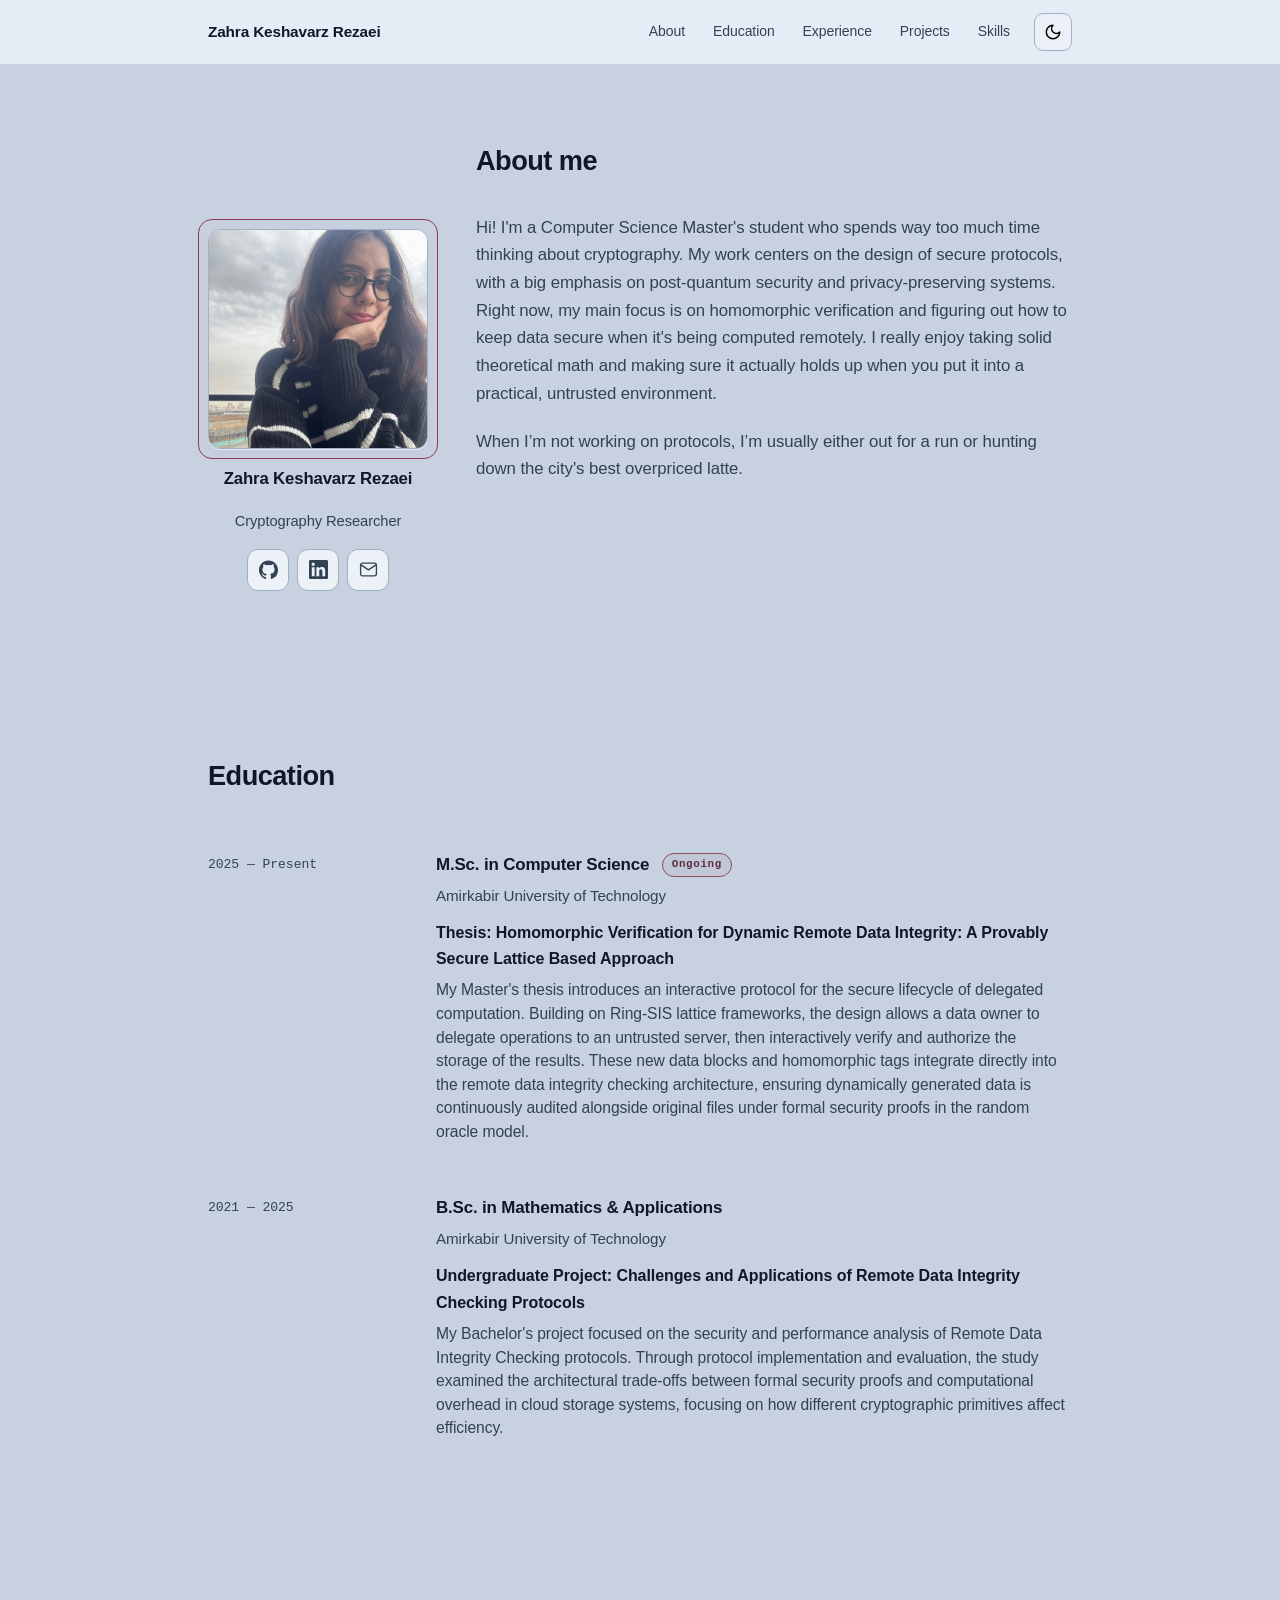
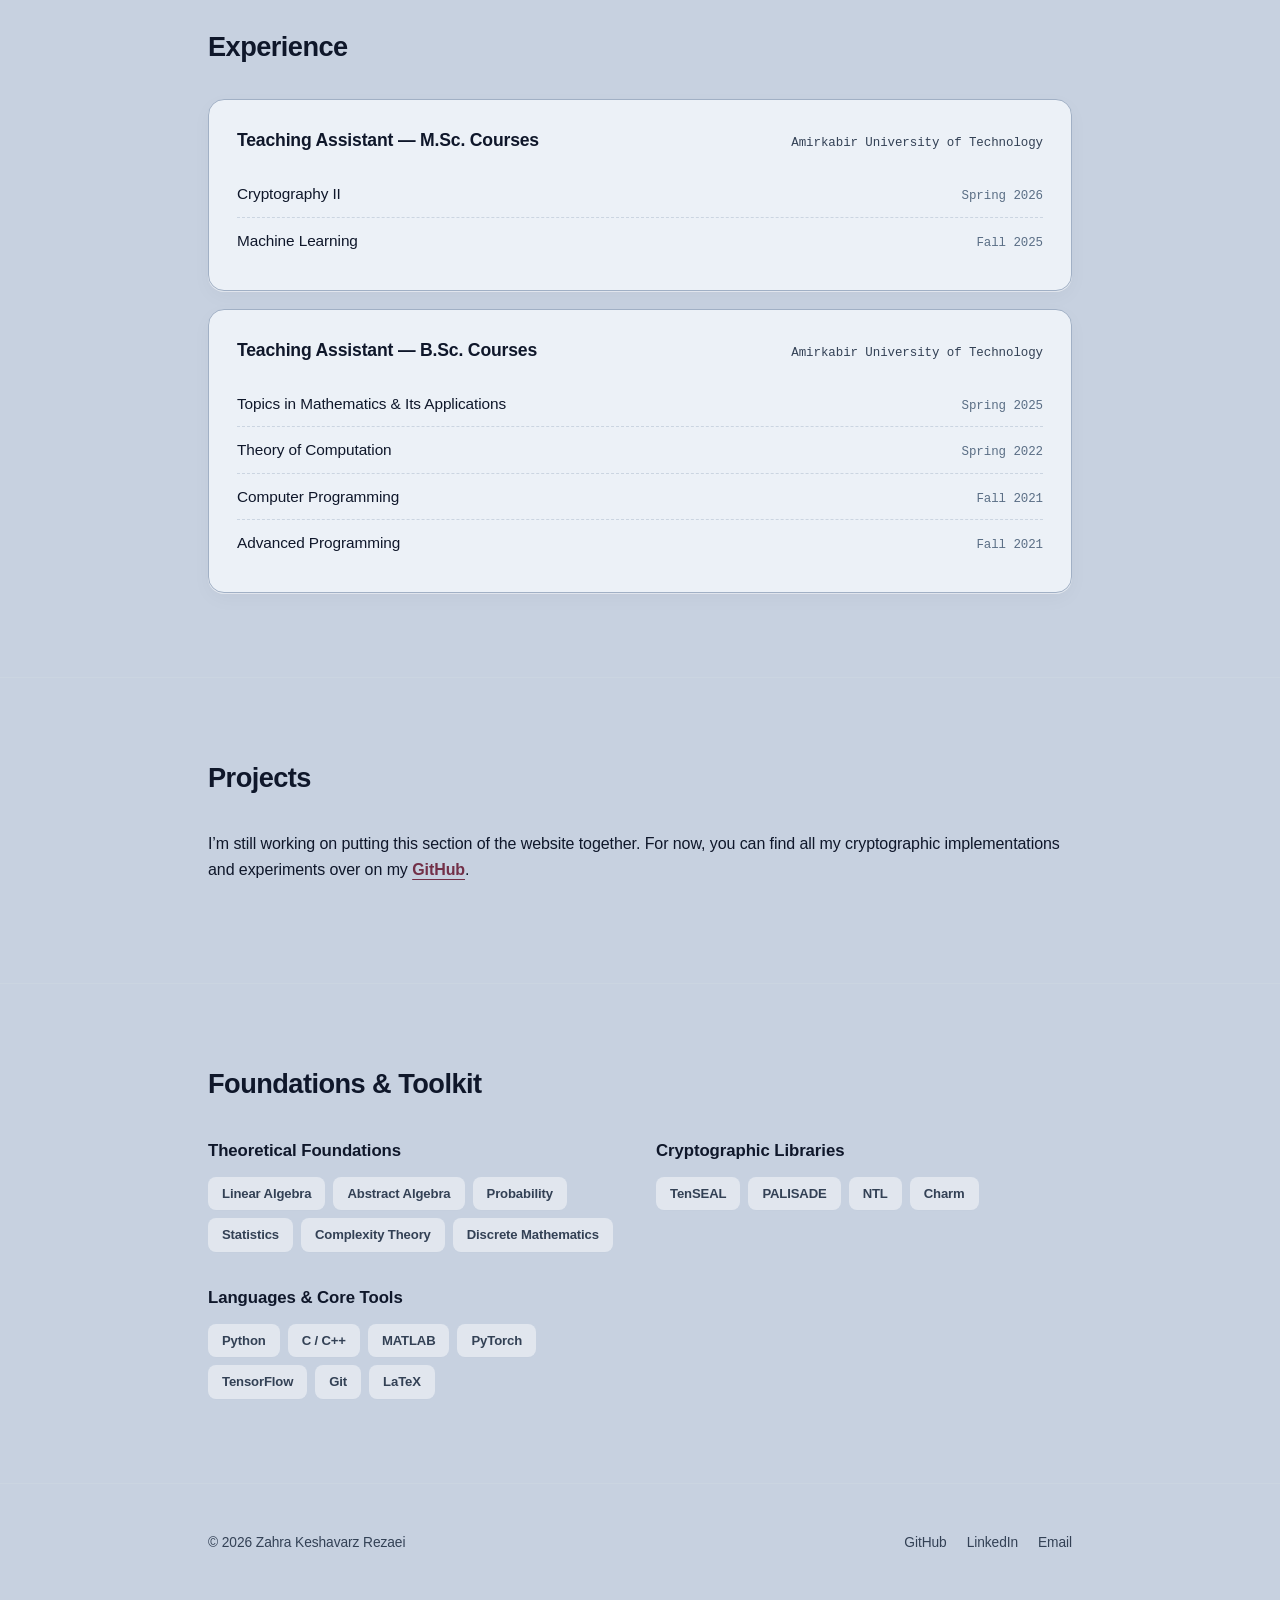
==== commit 51294d6a: "update" ====
--- a/index.html
+++ b/index.html
@@ -53,15 +53,16 @@
 
     <main id="top">
 
-        <!-- ===================== HERO ===================== -->
-        <div class="hero">
-            <div class="wrap">
-                <div class="hero-grid reveal">
-                    <div class="hero-text">
-                        <h1>Zahra Keshavarz<br>Rezaei<span class="accent-dot">.</span></h1>
-                        <p class="hero-sub">
-                            <strong>Computer Science Researcher</strong> &nbsp;|&nbsp; Cryptography
-                        </p>
+        <!-- ===================== ABOUT ===================== -->
+        <section id="about">
+            <div class="wrap reveal">
+                <div class="about-grid">
+                    <div class="about-left">
+                        <div class="avatar-frame">
+                            <img src="assets/profile.jpg" alt="Zahra Keshavarz Rezaei">
+                        </div>
+                        <h3 class="about-name">Zahra Keshavarz Rezaei</h3>
+                        <p class="about-role">Cryptography Researcher</p>
                         <div class="socials">
                             <a class="icon-link" href="https://github.com/zahrakvrz" target="_blank" rel="noopener"
                                 aria-label="GitHub" title="GitHub">
@@ -86,25 +87,20 @@
                             </a>
                         </div>
                     </div>
-                    <div class="avatar-frame">
-                        <img src="assets/profile.jpg" alt="Zahra Keshavarz Rezaei">
-                    </div>
-                </div>
-            </div>
-        </div>
-
-        <!-- ===================== ABOUT ===================== -->
-        <section id="about">
-            <div class="wrap reveal">
-                <!-- <p class="eyebrow">About</p> -->
-                <h2 class="section-title">About</h2>
-                <div class="about-body">
-                    <p>I am a Computer Science Master's student focusing on cryptography. My work centers on the design
-                        and foundations of secure protocols,
-                        with an interest in post quantum primitives, homomorphic verification, and privacy preserving
-                        systems.</p>
-                    <p>Outside of research, I spend my time running and hunting down the best overpriced lattes in town.
-                    </p>
+                    <div class="about-right">
+                        <h2 class="section-title">About me</h2>
+                        <div class="about-body">
+                            <p>Hi! I'm a Computer Science Master's student who spends way too much time thinking about
+                                cryptography. My work centers on the design of secure protocols, with a big emphasis on
+                                post-quantum security and privacy-preserving systems.
+                                Right now, my main focus is on homomorphic verification and figuring out how to keep
+                                data secure when it's being computed remotely. I really enjoy taking solid theoretical
+                                math and making sure it actually holds up when you put it into a practical, untrusted
+                                environment.</p>
+                            <p>When I’m not working on protocols, I’m usually either out for a run or hunting down the
+                                city's best overpriced latte.</p>
+                        </div>
+                    </div>
                 </div>
             </div>
         </section>
@@ -210,11 +206,11 @@
         <section id="projects">
             <div class="wrap reveal">
                 <!-- <p class="eyebrow">Projects</p> -->
-                <h2 class="section-title">Selected Work</h2>
+                <h2 class="section-title">Projects</h2>
                 <div class="projects-minimal">
                     <p>I’m still working on putting this section of the website together. For now, you can find all my
                         cryptographic implementations and experiments over on my
-                        <a href="https://github.com/zahrakvrz" target="_blank" rel="noopener noreferrer" style="color: #9d4a4a; font-weight: 600;
+                        <a href="https://github.com/zahrakvrz" target="_blank" rel="noopener noreferrer" style="color: #722F47; font-weight: 600;
                          text-decoration: underline; text-underline-offset: 4px;">GitHub</a>.
                     </p>
                 </div>
--- a/style.css
+++ b/style.css
@@ -2,11 +2,11 @@
    Zahra Keshavarz Rezaei — academic site
    Theme-aware stylesheet (Supports system preferred and toggled dark mode)
    Palette:
-     Brightened Steel Slate ... #C7D1E0 (10% lighter base backdrop)
-     Ice Blue Surface ......... #ECF1F7 (Elevated layers / card base)
-     Deep Royal Indigo ........ Accent 1
-     Ocean Blue ............... Accent 2
-     Deep Teal ................ Accent 3
+     Warm Stone .............. #C7D1E0 (10% lighter base backdrop)
+     Ice Surface ............. #ECF1F7 (Elevated layers / card base)
+     Deep Burgundy ........... Accent 1
+     Wine Rose ............... Accent 2
+     Muted Berry ............. Accent 3
 ============================================================ */
 
 :root {
@@ -30,17 +30,17 @@
     --border-soft: #cbd5e1;
 
     /* accents & dynamic pill text */
-    --terracotta: #1e40af;
-    --terracotta-soft: rgba(30, 64, 175, 0.06);
-    --text-terracotta: #1e3a8a;
-
-    --rose: #0369a1;
-    --rose-soft: rgba(3, 105, 161, 0.06);
-    --text-rose: #0c4a6e;
-
-    --sage: #0f766e;
-    --sage-soft: rgba(15, 118, 110, 0.06);
-    --text-sage: #115e59;
+    --terracotta: #722F47;
+    --terracotta-soft: rgba(114, 47, 71, 0.08);
+    --text-terracotta: #722F47;
+
+    --rose: #8C3B55;
+    --rose-soft: rgba(140, 59, 85, 0.08);
+    --text-rose: #6B2D42;
+
+    --sage: #8A5060;
+    --sage-soft: rgba(138, 80, 96, 0.08);
+    --text-sage: #5C3040;
 
     --ring: rgba(161, 176, 197, 0.40);
     --shadow: 0 1px 0 rgba(255, 255, 255, 0.5), 0 6px 20px rgba(15, 23, 42, 0.03);
@@ -67,17 +67,17 @@
     --border-soft: #1e293b;
 
     /* accents */
-    --terracotta: #60a5fa;
-    --terracotta-soft: rgba(96, 165, 250, 0.12);
-    --text-terracotta: #eff6ff;
-
-    --rose: #38bdf8;
-    --rose-soft: rgba(56, 189, 248, 0.12);
-    --text-rose: #f0f9ff;
-
-    --sage: #2dd4bf;
-    --sage-soft: rgba(45, 212, 191, 0.12);
-    --text-sage: #f0fdfa;
+    --terracotta: #B85A7A;
+    --terracotta-soft: rgba(184, 90, 122, 0.15);
+    --text-terracotta: #f0e0e8;
+
+    --rose: #C46E8A;
+    --rose-soft: rgba(196, 110, 138, 0.15);
+    --text-rose: #f2e4eb;
+
+    --sage: #B07588;
+    --sage-soft: rgba(176, 117, 136, 0.15);
+    --text-sage: #ede0e5;
 
     --ring: rgba(148, 163, 184, 0.25);
     --shadow: 0 1px 0 rgba(0, 0, 0, 0.6), 0 12px 32px rgba(0, 0, 0, 0.4);
@@ -237,8 +237,8 @@
    Hero
 ============================================================ */
 .hero {
-    padding-top: 96px;
-    padding-bottom: 96px;
+    padding-top: 60px;
+    padding-bottom: 60px;
     border-bottom: 1px solid var(--border-soft);
     background:
         radial-gradient(60% 80% at 80% 0%, var(--bg-soft), transparent 70%);
@@ -247,7 +247,7 @@
 
 .hero-grid {
     display: grid;
-    grid-template-columns: 1fr auto;
+    grid-template-columns: 1fr;
     gap: 48px;
     align-items: center;
 }
@@ -307,8 +307,8 @@
 
 .avatar-frame {
     position: relative;
-    width: 196px;
-    height: 196px;
+    width: 220px;
+    height: 220px;
     flex: none;
 }
 
@@ -316,8 +316,8 @@
     width: 100%;
     height: 100%;
     object-fit: cover;
-    object-position: center 15%;
-    border-radius: 50%;
+    object-position: center 20%;
+    border-radius: 12px;
     border: 1px solid var(--border);
     background: var(--bg-elev);
     box-shadow: var(--shadow);
@@ -328,7 +328,7 @@
     content: "";
     position: absolute;
     inset: -10px;
-    border-radius: 50%;
+    border-radius: 14px;
     border: 1px solid var(--rose);
     pointer-events: none;
     transition: border-color 0.3s ease;
@@ -337,6 +337,49 @@
 /* ============================================================
    About
 ============================================================ */
+#about {
+    padding-top: 72px;
+}
+
+.about-grid {
+    display: grid;
+    grid-template-columns: auto 1fr;
+    gap: 48px;
+    align-items: start;
+}
+
+.about-left {
+    display: flex;
+    flex-direction: column;
+    align-items: center;
+    gap: 16px;
+    padding-top: 92px;
+}
+
+.about-name {
+    font-size: 1.05rem;
+    font-weight: 620;
+    margin: 0;
+    text-align: center;
+    letter-spacing: -0.01em;
+}
+
+.about-role {
+    font-size: 0.92rem;
+    color: var(--text-muted);
+    margin: 0;
+    text-align: center;
+}
+
+.about-left .socials {
+    display: flex;
+    gap: 8px;
+}
+
+.about-right {
+    padding-top: 8px;
+}
+
 .about-body p {
     font-size: 1.05rem;
     color: var(--text-muted);
@@ -665,13 +708,26 @@
 
     .hero-grid {
         grid-template-columns: 1fr;
-        gap: 36px;
+        gap: 24px;
     }
 
     .avatar-frame {
-        order: -1;
-        width: 132px;
-        height: 132px;
+        width: 160px;
+        height: 160px;
+    }
+
+    .about-grid {
+        grid-template-columns: 1fr;
+        gap: 28px;
+        justify-items: center;
+    }
+
+    .about-left {
+        align-items: center;
+    }
+
+    .about-right {
+        padding-top: 0;
     }
 
     .tl-item {
@@ -702,8 +758,8 @@
     }
 
     .hero {
-        padding-top: 60px;
-        padding-bottom: 72px;
+        padding-top: 40px;
+        padding-bottom: 48px;
     }
 }
 
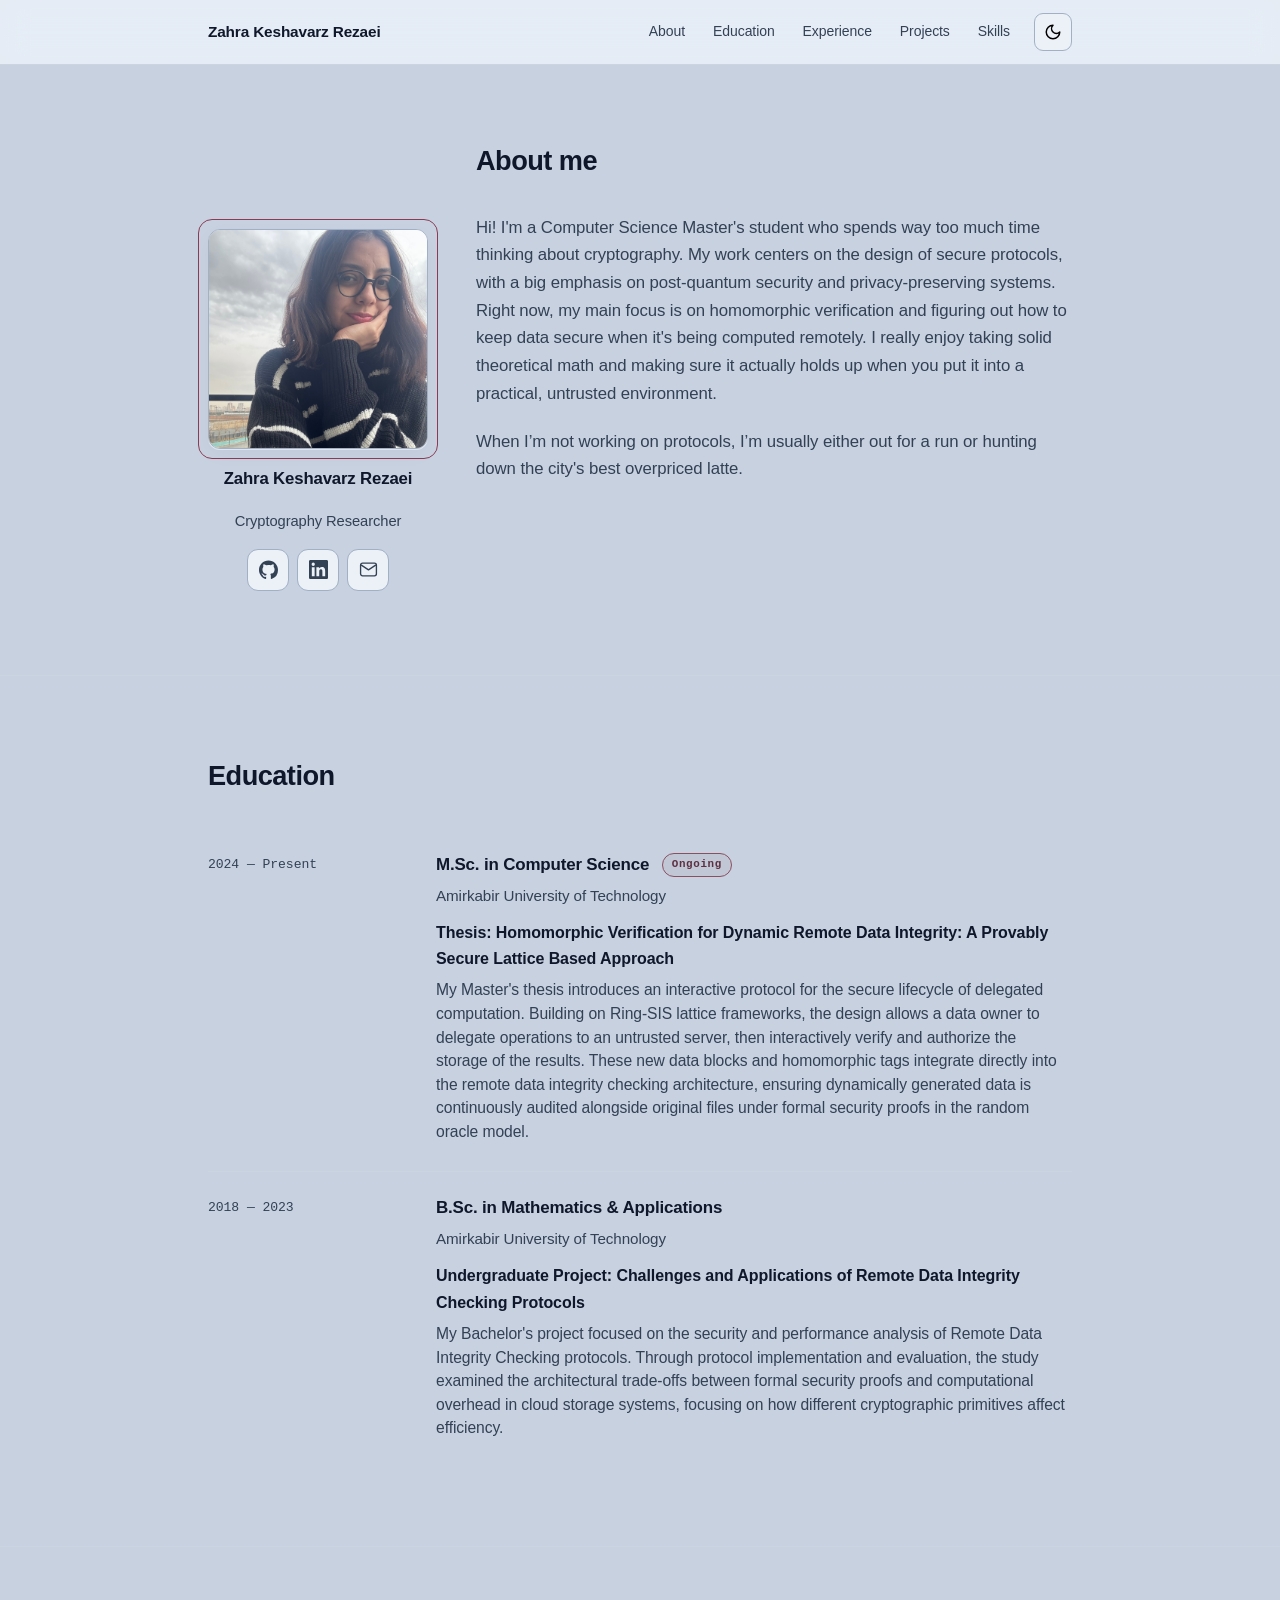
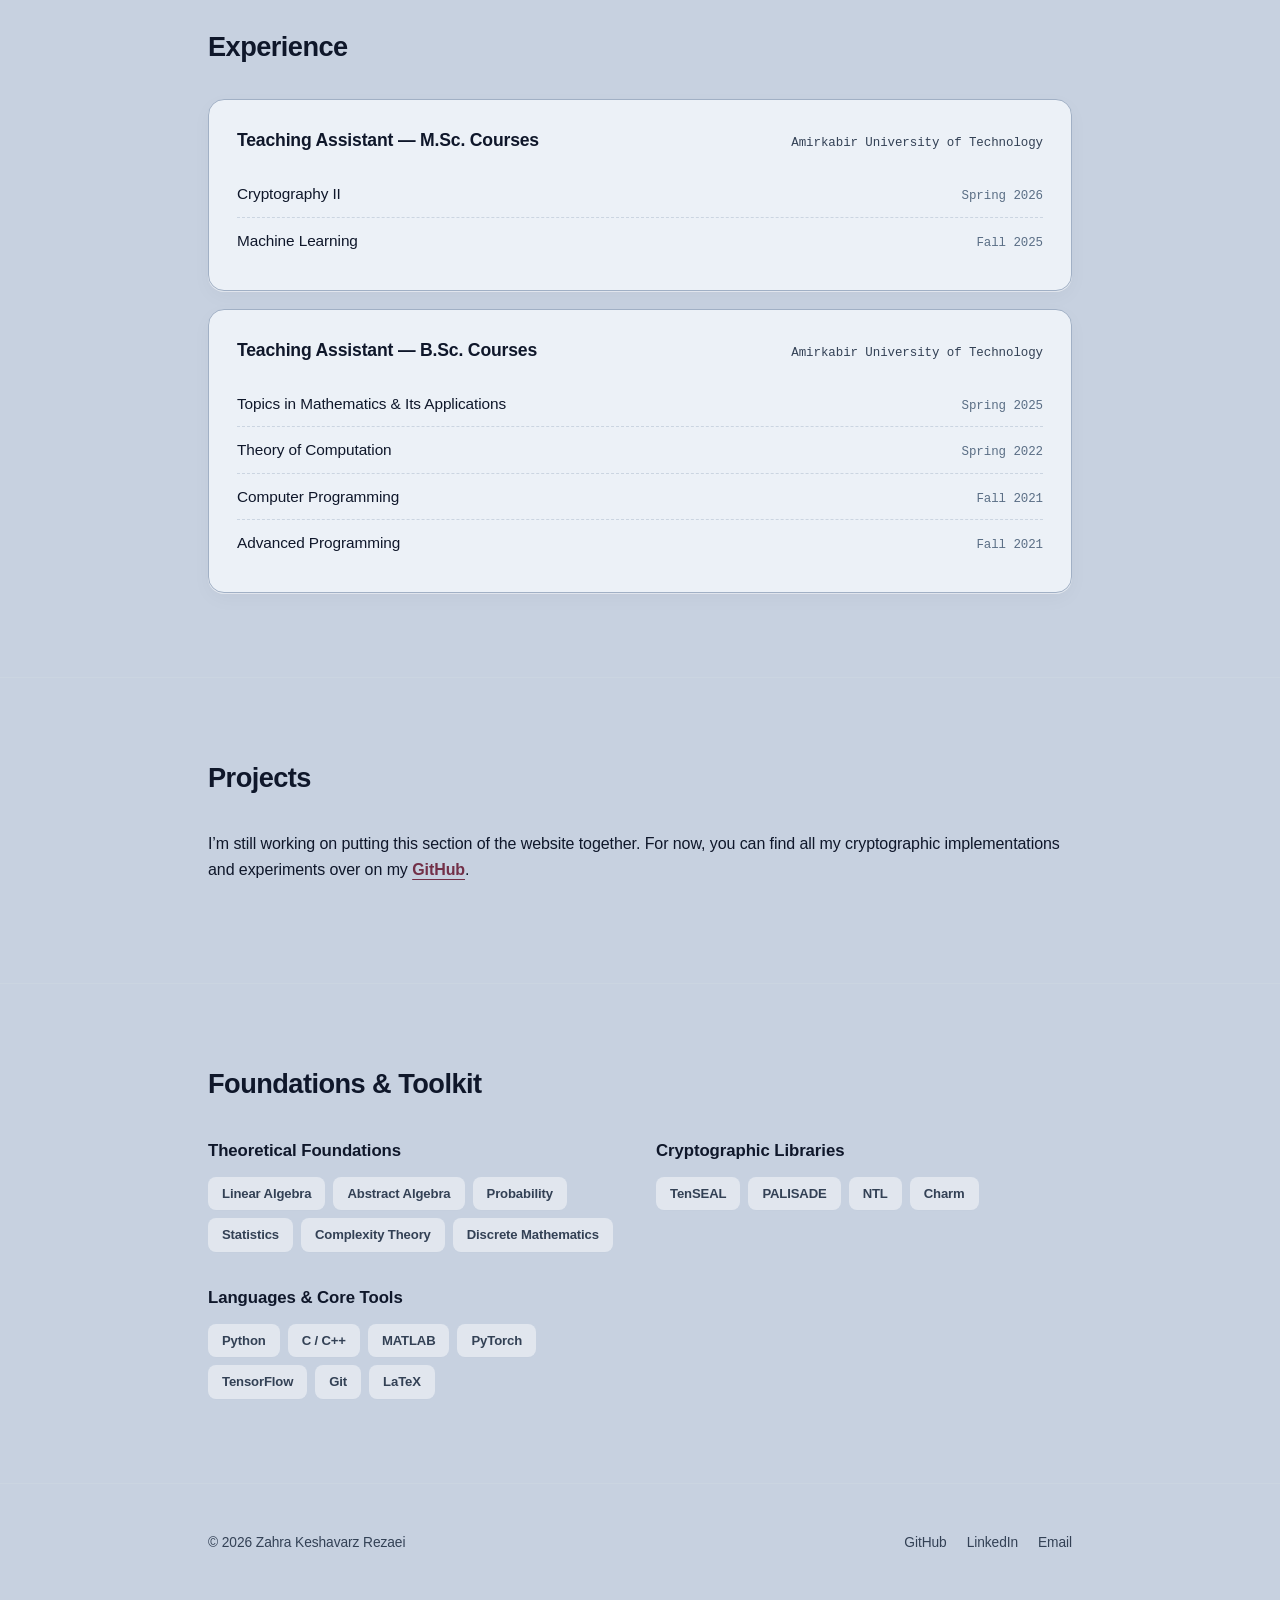
==== commit 80d31e74: "update my eduction dates" ====
--- a/index.html
+++ b/index.html
@@ -113,7 +113,7 @@
                 <div class="timeline">
 
                     <div class="tl-item">
-                        <div class="tl-date">2025 — Present</div>
+                        <div class="tl-date">2024 — Present</div>
                         <div class="tl-body">
                             <h3>M.Sc. in Computer Science <span class="badge-now">Ongoing</span></h3>
                             <p class="tl-inst">Amirkabir University of Technology</p>
@@ -139,7 +139,7 @@
                     </div>
 
                     <div class="tl-item">
-                        <div class="tl-date">2021 — 2025</div>
+                        <div class="tl-date">2018 — 2023</div>
                         <div class="tl-body">
                             <h3>B.Sc. in Mathematics & Applications</h3>
                             <p class="tl-inst">Amirkabir University of Technology</p>
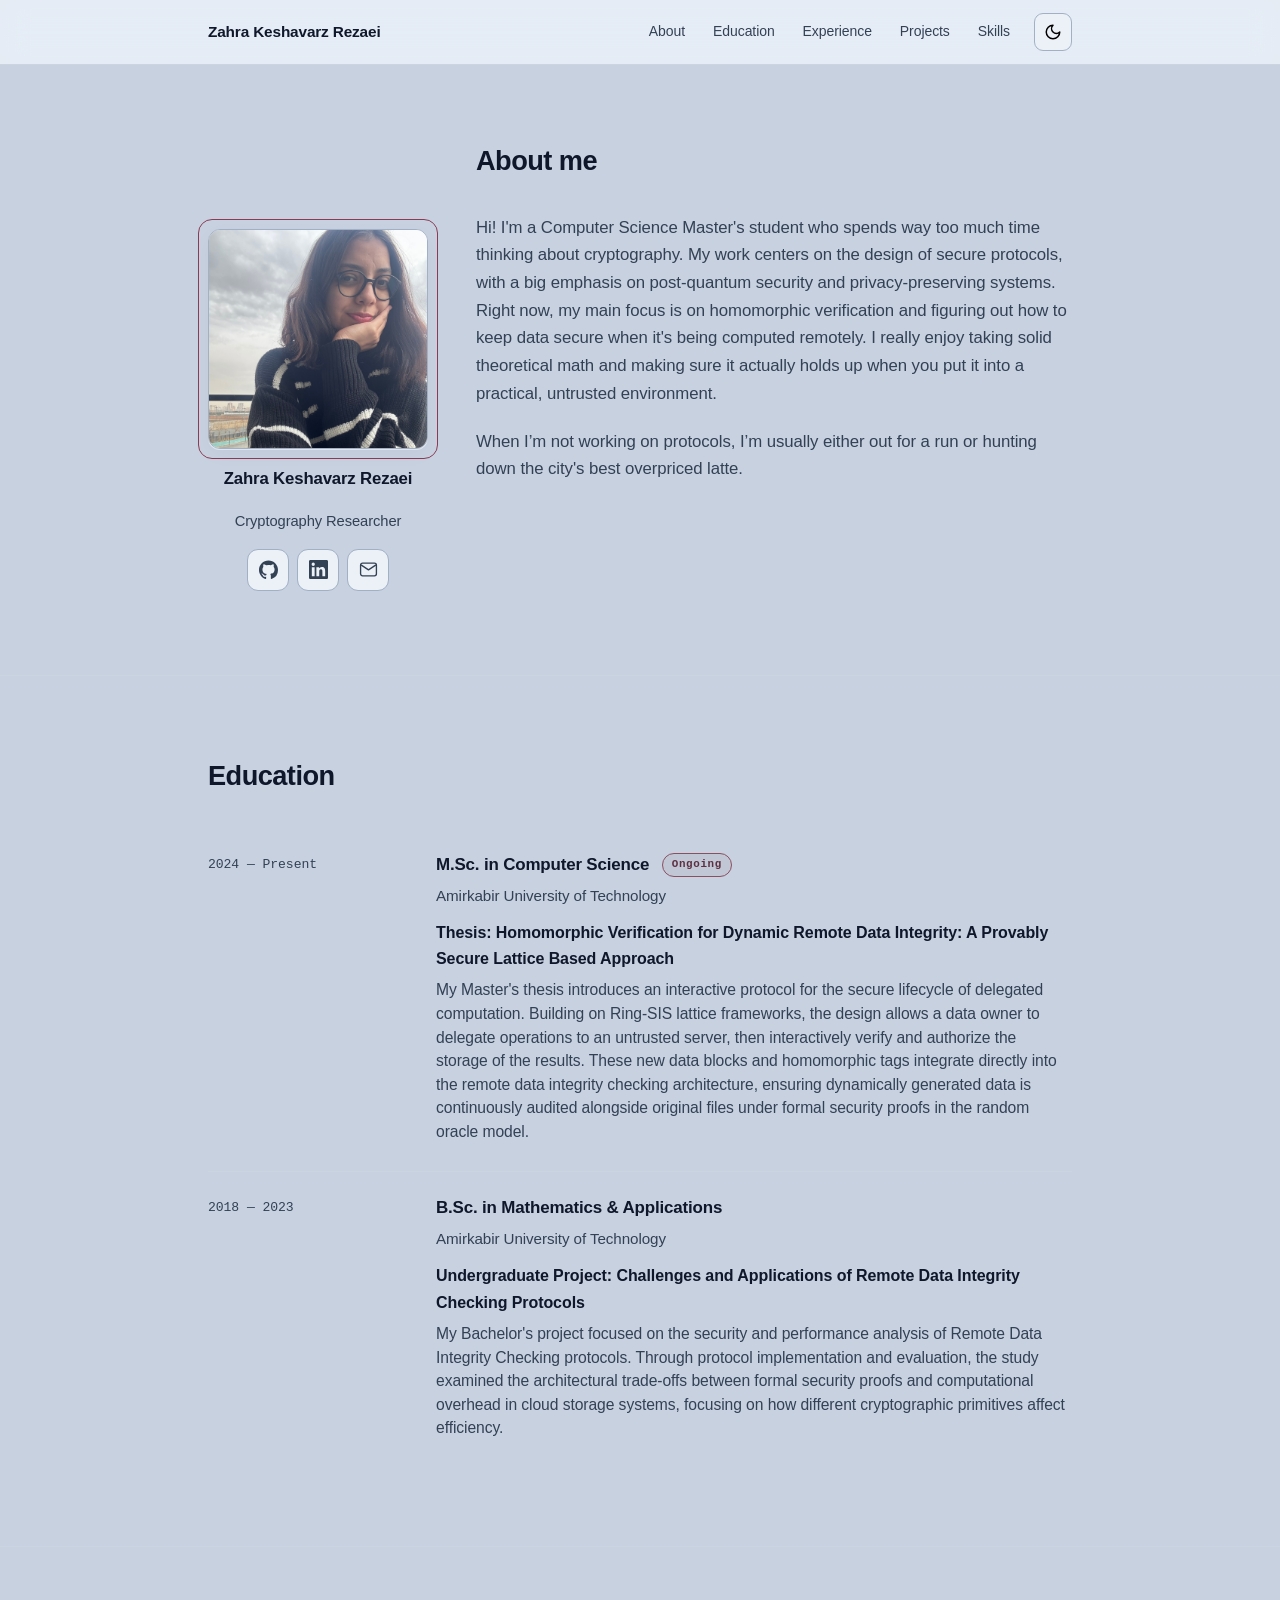
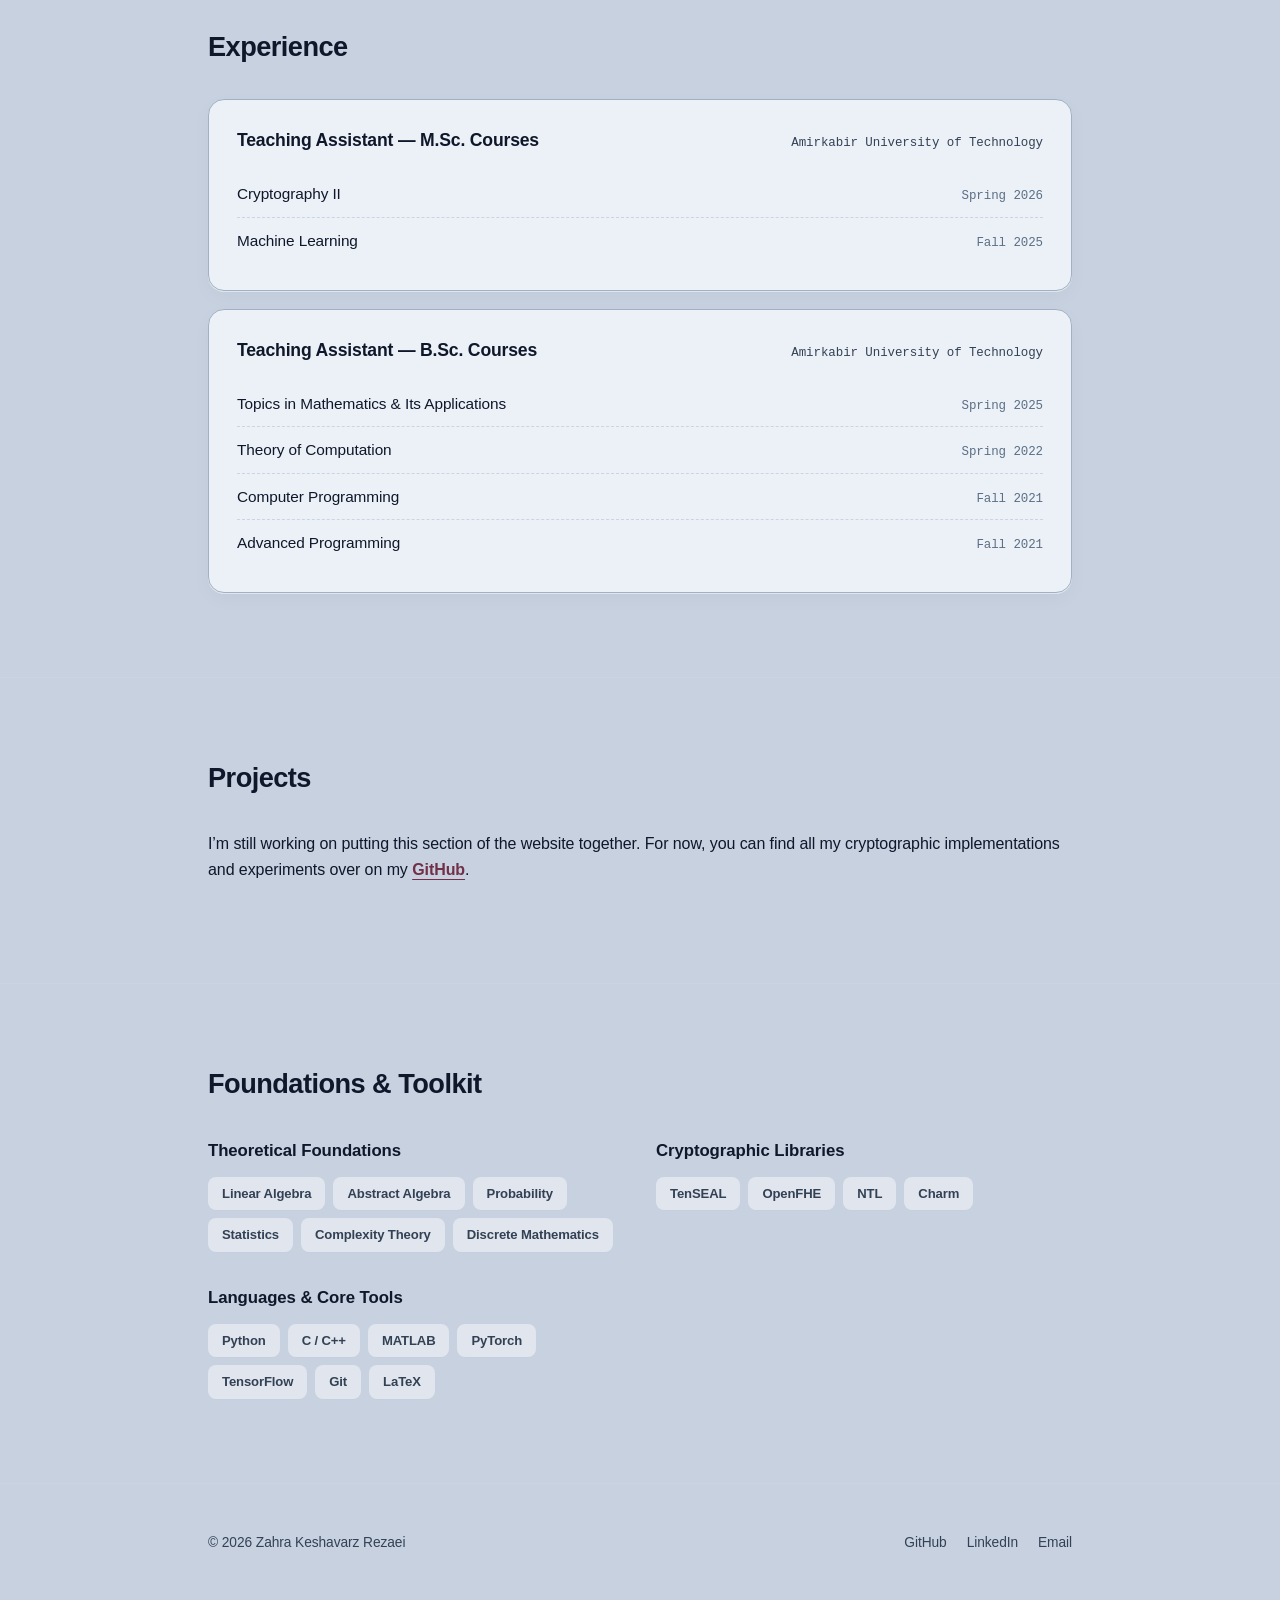
==== commit 87f8a625: "added lib" ====
--- a/index.html
+++ b/index.html
@@ -242,7 +242,7 @@
                             Cryptographic Libraries</h3>
                         <div class="pills" style="display: flex; flex-wrap: wrap; gap: 8px;">
                             <span class="pill">TenSEAL</span>
-                            <span class="pill">PALISADE</span>
+                            <span class="pill">OpenFHE</span>
                             <span class="pill">NTL</span>
                             <span class="pill">Charm</span>
                         </div>
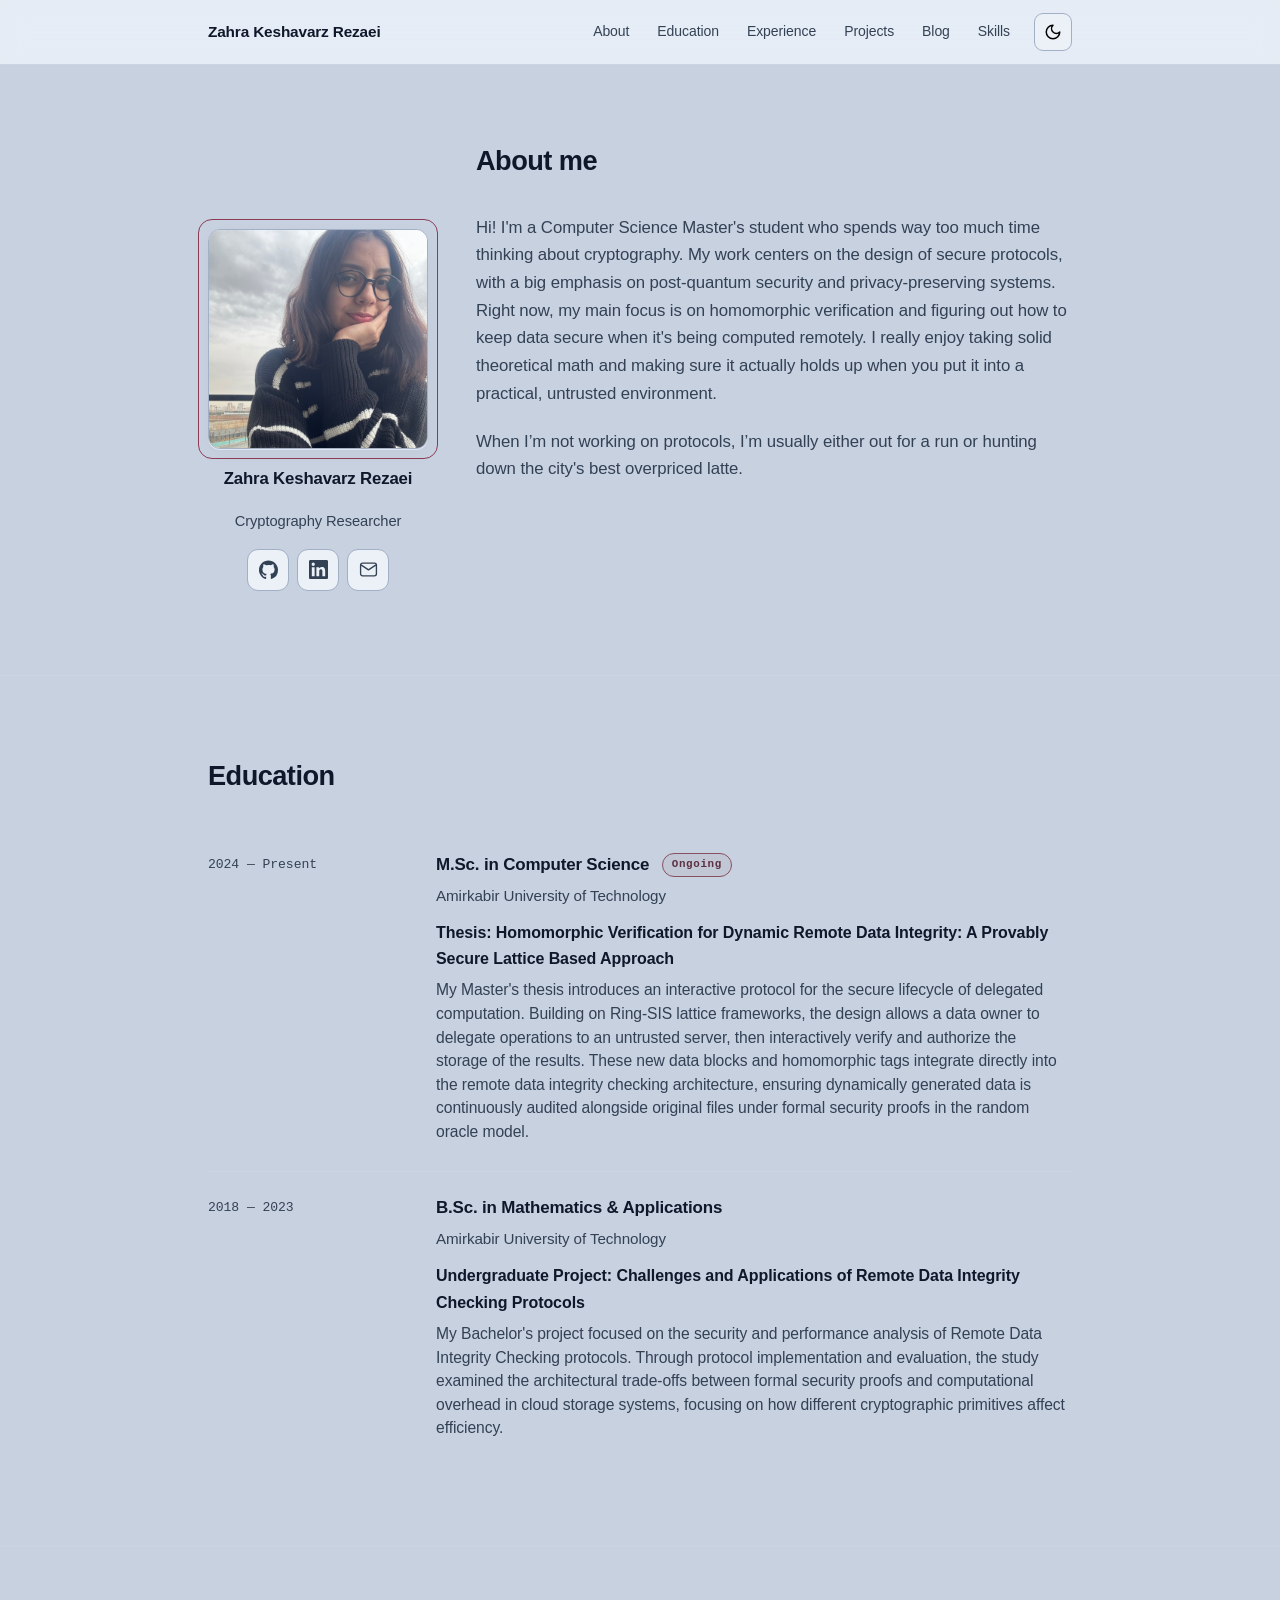
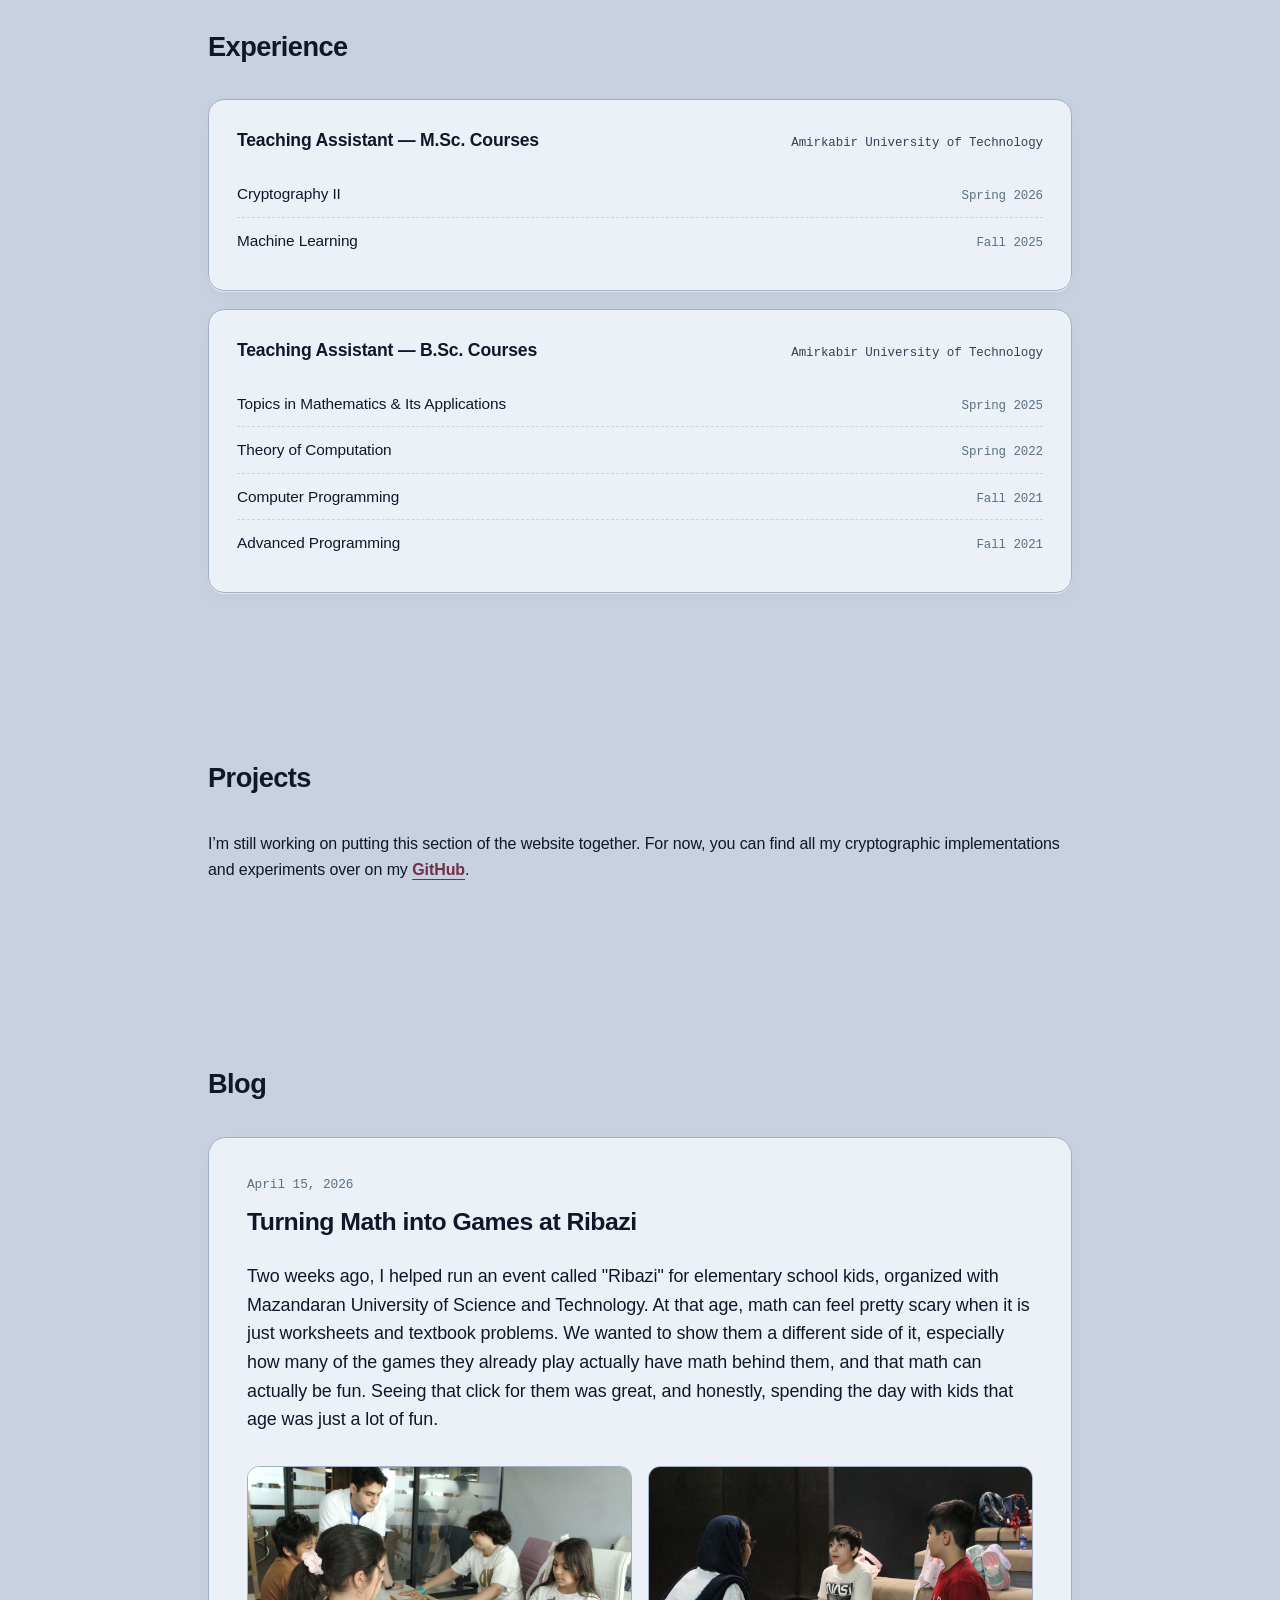
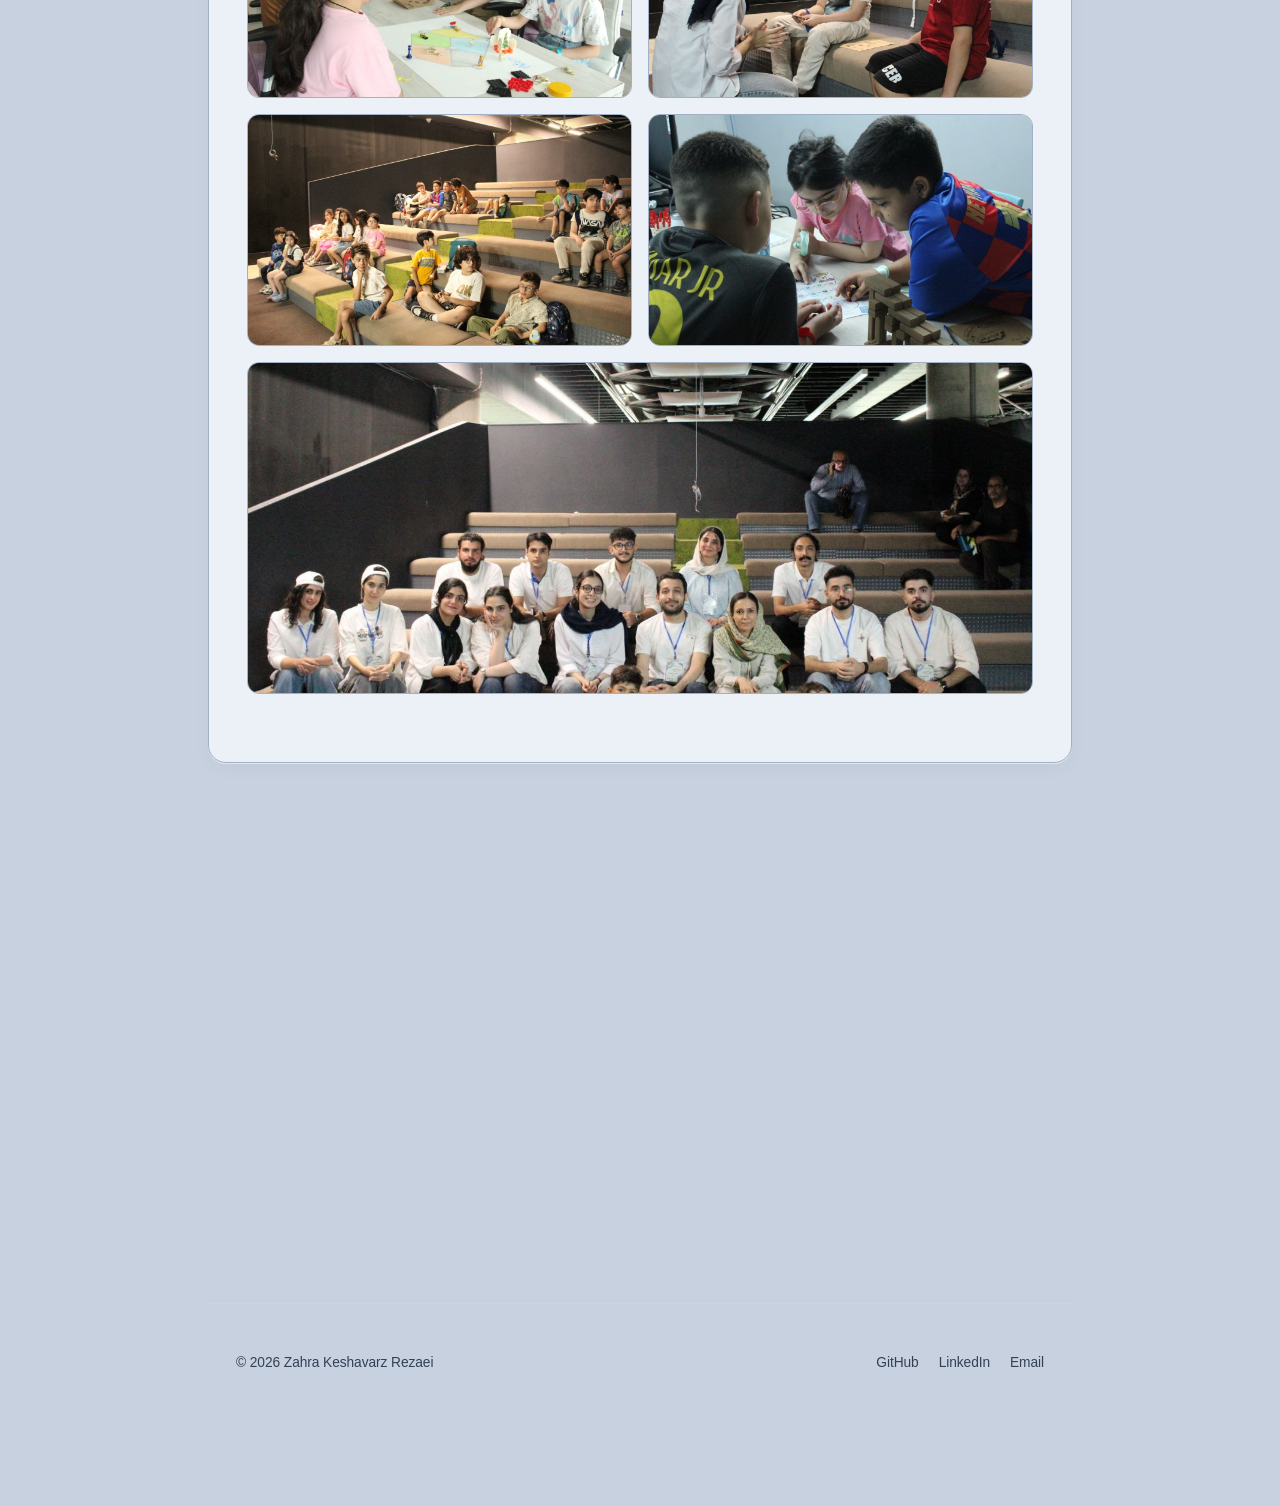
==== commit 77d9cf94: "post on the blog" ====
--- a/index.html
+++ b/index.html
@@ -25,6 +25,7 @@
                     <a href="#education">Education</a>
                     <a href="#experience">Experience</a>
                     <a href="#projects">Projects</a>
+                    <a href="#Blog">Blog</a>
                     <a href="#skills">Skills</a>
                 </nav>
 
@@ -216,116 +217,182 @@
                 </div>
             </div>
         </section>
-        <section id="skills">
-            <div class="wrap reveal">
-                <!-- <p class="eyebrow">Skills</p> -->
-                <h2 class="section-title">Foundations &amp; Toolkit</h2>
-
-                <div class="skills-grid"
-                    style="display: grid; grid-template-columns: repeat(auto-fit, minmax(300px, 1fr)); gap: 32px; margin-top: 24px;">
-
-                    <div>
-                        <h3 style="font-size: 1.05rem; font-weight: 600; margin: 0 0 12px 0; color: var(--text);">
-                            Theoretical Foundations</h3>
-                        <div class="pills" style="display: flex; flex-wrap: wrap; gap: 8px;">
-                            <span class="pill">Linear Algebra</span>
-                            <span class="pill">Abstract Algebra</span>
-                            <span class="pill">Probability</span>
-                            <span class="pill">Statistics</span>
-                            <span class="pill">Complexity Theory</span>
-                            <span class="pill">Discrete Mathematics</span>
-                        </div>
-                    </div>
-
-                    <div>
-                        <h3 style="font-size: 1.05rem; font-weight: 600; margin: 0 0 12px 0; color: var(--text);">
-                            Cryptographic Libraries</h3>
-                        <div class="pills" style="display: flex; flex-wrap: wrap; gap: 8px;">
-                            <span class="pill">TenSEAL</span>
-                            <span class="pill">OpenFHE</span>
-                            <span class="pill">NTL</span>
-                            <span class="pill">Charm</span>
-                        </div>
-                    </div>
-
-                    <div>
-                        <h3 style="font-size: 1.05rem; font-weight: 600; margin: 0 0 12px 0; color: var(--text);">
-                            Languages &amp; Core Tools</h3>
-                        <div class="pills" style="display: flex; flex-wrap: wrap; gap: 8px;">
-                            <span class="pill">Python</span>
-                            <span class="pill">C / C++</span>
-                            <span class="pill">MATLAB</span>
-                            <span class="pill">PyTorch</span>
-                            <span class="pill">TensorFlow</span>
-                            <span class="pill">Git</span>
-                            <span class="pill">LaTeX</span>
-                        </div>
-                    </div>
-
-                </div>
-
-            </div>
-        </section>
-
-        <!-- ===================== FOOTER ===================== -->
-        <footer>
-            <div class="wrap">
-                <div class="footer-inner">
-                    <span class="footer-copy">© <span id="year"></span> Zahra Keshavarz Rezaei</span>
-                    <nav class="footer-links" aria-label="Footer">
-                        <a href="https://github.com/" target="_blank" rel="noopener">GitHub</a>
-                        <a href="https://www.linkedin.com/" target="_blank" rel="noopener">LinkedIn</a>
-                        <a href="mailto:zahra@example.com">Email</a>
-                    </nav>
-                </div>
-            </div>
-        </footer>
-
-        <script src="script.js"></script>
-
-        <script>
-            const storageKey = 'theme-preference';
-            const toggleButton = document.getElementById('theme-toggle');
-            const sunIcon = toggleButton.querySelector('.sun-icon');
-            const moonIcon = toggleButton.querySelector('.moon-icon');
-
-            // Determine current theme
-            const getColorPreference = () => {
-                if (localStorage.getItem(storageKey)) return localStorage.getItem(storageKey);
-                return window.matchMedia('(prefers-color-scheme: dark)').matches ? 'dark' : 'light';
-            };
-
-            const theme = { value: getColorPreference() };
-
-            const reflectPreference = () => {
-                document.documentElement.setAttribute('data-theme', theme.value);
-                if (theme.value === 'dark') {
-                    sunIcon.style.display = 'block';
-                    moonIcon.style.display = 'none';
-                } else {
-                    sunIcon.style.display = 'none';
-                    moonIcon.style.display = 'block';
-                }
-            };
-
-            // Set early to prevent white flash
-            reflectPreference();
-
-            window.onload = () => {
-                reflectPreference();
-                toggleButton.addEventListener('click', () => {
-                    theme.value = theme.value === 'light' ? 'dark' : 'light';
-                    localStorage.setItem(storageKey, theme.value);
+
+        <!-- ===================== BLOG ===================== -->
+        <section id="blog">
+            <div class="wrap reveal">
+                <h2 class="section-title">Blog</h2>
+
+                <article class="blog-post">
+                    <!-- Post Header -->
+                    <header class="post-header">
+                        <div class="post-meta">
+                            <time datetime="2026-09-19" class="post-date">April 15, 2026</time>
+
+                        </div>
+                        <h3 class="post-title">Turning Math into Games at Ribazi
+                        </h3>
+                    </header>
+
+                    <!-- Post Content -->
+                    <div class="post-body">
+                        <p class="post-lead">
+                            Two weeks ago, I helped run an event called "Ribazi" for elementary school kids, organized
+                            with Mazandaran University of Science and Technology.
+
+                            At that age, math can feel pretty scary when it is just worksheets and textbook problems. We
+                            wanted to show them a different side of it, especially how many of the games they already
+                            play actually have math behind them, and that math can actually be fun.
+
+                            Seeing that click for them was great, and honestly, spending the day with kids that age was
+                            just a lot of fun.
+                        </p>
+
+                        <!-- ================= 3 to 5 Image Gallery ================= -->
+                        <!-- 
+                            Tip: To use 3, 4, or 5 images, simply keep or remove <figure> items. 
+                            The CSS grid will automatically balance them.
+                        -->
+                        <div class="post-gallery" data-count="4">
+                            <!-- Image 1 -->
+                            <figure class="gallery-item">
+                                <img src="assets/fig1.jpeg" alt="Description of first picture" loading="lazy">
+                            </figure>
+
+                            <!-- Image 2 -->
+                            <figure class="gallery-item">
+                                <img src="assets/fig2.jpeg" alt="Description of second picture" loading="lazy">
+                            </figure>
+
+                            <!-- Image 3 -->
+                            <figure class="gallery-item">
+                                <img src="assets/fig3.jpeg" alt="Description of third picture" loading="lazy">
+                            </figure>
+
+                            <!-- Image 4 -->
+                            <figure class="gallery-item">
+                                <img src="assets/fig4.jpeg" alt="Description of fourth picture" loading="lazy">
+                            </figure>
+                            <!-- Image 5 -->
+                            <figure class="gallery-item featured">
+                                <img src="assets/fig5.jpeg" alt="Description of fifth picture" loading="lazy">
+                            </figure>
+                        </div>
+                </article>
+
+                <section id="skills">
+                    <div class="wrap reveal">
+                        <!-- <p class="eyebrow">Skills</p> -->
+                        <h2 class="section-title">Foundations &amp; Toolkit</h2>
+
+                        <div class="skills-grid"
+                            style="display: grid; grid-template-columns: repeat(auto-fit, minmax(300px, 1fr)); gap: 32px; margin-top: 24px;">
+
+                            <div>
+                                <h3
+                                    style="font-size: 1.05rem; font-weight: 600; margin: 0 0 12px 0; color: var(--text);">
+                                    Theoretical Foundations</h3>
+                                <div class="pills" style="display: flex; flex-wrap: wrap; gap: 8px;">
+                                    <span class="pill">Linear Algebra</span>
+                                    <span class="pill">Abstract Algebra</span>
+                                    <span class="pill">Probability</span>
+                                    <span class="pill">Statistics</span>
+                                    <span class="pill">Complexity Theory</span>
+                                    <span class="pill">Discrete Mathematics</span>
+                                </div>
+                            </div>
+
+                            <div>
+                                <h3
+                                    style="font-size: 1.05rem; font-weight: 600; margin: 0 0 12px 0; color: var(--text);">
+                                    Cryptographic Libraries</h3>
+                                <div class="pills" style="display: flex; flex-wrap: wrap; gap: 8px;">
+                                    <span class="pill">TenSEAL</span>
+                                    <span class="pill">OpenFHE</span>
+                                    <span class="pill">NTL</span>
+                                    <span class="pill">Charm</span>
+                                </div>
+                            </div>
+
+                            <div>
+                                <h3
+                                    style="font-size: 1.05rem; font-weight: 600; margin: 0 0 12px 0; color: var(--text);">
+                                    Languages &amp; Core Tools</h3>
+                                <div class="pills" style="display: flex; flex-wrap: wrap; gap: 8px;">
+                                    <span class="pill">Python</span>
+                                    <span class="pill">C / C++</span>
+                                    <span class="pill">MATLAB</span>
+                                    <span class="pill">PyTorch</span>
+                                    <span class="pill">TensorFlow</span>
+                                    <span class="pill">Git</span>
+                                    <span class="pill">LaTeX</span>
+                                </div>
+                            </div>
+
+                        </div>
+
+                    </div>
+                </section>
+
+                <!-- ===================== FOOTER ===================== -->
+                <footer>
+                    <div class="wrap">
+                        <div class="footer-inner">
+                            <span class="footer-copy">© <span id="year"></span> Zahra Keshavarz Rezaei</span>
+                            <nav class="footer-links" aria-label="Footer">
+                                <a href="https://github.com/" target="_blank" rel="noopener">GitHub</a>
+                                <a href="https://www.linkedin.com/" target="_blank" rel="noopener">LinkedIn</a>
+                                <a href="mailto:zahra@example.com">Email</a>
+                            </nav>
+                        </div>
+                    </div>
+                </footer>
+
+                <script src="script.js"></script>
+
+                <script>
+                    const storageKey = 'theme-preference';
+                    const toggleButton = document.getElementById('theme-toggle');
+                    const sunIcon = toggleButton.querySelector('.sun-icon');
+                    const moonIcon = toggleButton.querySelector('.moon-icon');
+
+                    // Determine current theme
+                    const getColorPreference = () => {
+                        if (localStorage.getItem(storageKey)) return localStorage.getItem(storageKey);
+                        return window.matchMedia('(prefers-color-scheme: dark)').matches ? 'dark' : 'light';
+                    };
+
+                    const theme = { value: getColorPreference() };
+
+                    const reflectPreference = () => {
+                        document.documentElement.setAttribute('data-theme', theme.value);
+                        if (theme.value === 'dark') {
+                            sunIcon.style.display = 'block';
+                            moonIcon.style.display = 'none';
+                        } else {
+                            sunIcon.style.display = 'none';
+                            moonIcon.style.display = 'block';
+                        }
+                    };
+
+                    // Set early to prevent white flash
                     reflectPreference();
-                });
-            };
-
-            // Listen for system changes dynamically
-            window.matchMedia('(prefers-color-scheme: dark)').addEventListener('change', e => {
-                theme.value = e.matches ? 'dark' : 'light';
-                setPreference();
-            });
-        </script>
+
+                    window.onload = () => {
+                        reflectPreference();
+                        toggleButton.addEventListener('click', () => {
+                            theme.value = theme.value === 'light' ? 'dark' : 'light';
+                            localStorage.setItem(storageKey, theme.value);
+                            reflectPreference();
+                        });
+                    };
+
+                    // Listen for system changes dynamically
+                    window.matchMedia('(prefers-color-scheme: dark)').addEventListener('change', e => {
+                        theme.value = e.matches ? 'dark' : 'light';
+                        setPreference();
+                    });
+                </script>
 </body>
 
 </html>
--- a/style.css
+++ b/style.css
@@ -784,4 +784,161 @@
     color: var(--terracotta);
     border-color: var(--terracotta);
     background: var(--terracotta-soft);
+}
+
+/* ============================================================
+   Blog & Post Template
+============================================================ */
+.blog-post {
+    background: var(--bg-elev);
+    border: 1px solid var(--border);
+    border-radius: 18px;
+    padding: 36px 38px;
+    box-shadow: var(--shadow);
+    transition: border-color 0.3s ease, background-color 0.3s ease, box-shadow 0.3s ease;
+}
+
+.blog-post:hover {
+    border-color: var(--terracotta);
+}
+
+.post-header {
+    margin-bottom: 24px;
+}
+
+.post-meta {
+    display: flex;
+    align-items: center;
+    gap: 8px;
+    flex-wrap: wrap;
+    font-family: ui-monospace, SFMono-Regular, "SF Mono", Menlo, monospace;
+    font-size: 0.8rem;
+    color: var(--text-faint);
+    margin-bottom: 12px;
+}
+
+.post-meta-dot {
+    opacity: 0.6;
+}
+
+.post-title {
+    font-size: 1.55rem;
+    font-weight: 700;
+    letter-spacing: -0.02em;
+    line-height: 1.25;
+    margin: 0;
+    color: var(--text);
+}
+
+.post-body {
+    color: var(--text-muted);
+    font-size: 1.02rem;
+    line-height: 1.7;
+}
+
+.post-lead {
+    font-size: 1.12rem;
+    color: var(--text);
+    font-weight: 450;
+    margin-bottom: 20px;
+    line-height: 1.6;
+}
+
+.post-body p {
+    margin: 0 0 20px;
+}
+
+.post-quote {
+    margin: 28px 0;
+    padding: 16px 22px;
+    border-left: 3px solid var(--terracotta);
+    background: var(--terracotta-soft);
+    border-radius: 0 10px 10px 0;
+    font-style: italic;
+    color: var(--text);
+}
+
+/* ============================================================
+   Post Image Gallery (3 to 5 images)
+============================================================ */
+.post-gallery {
+    display: grid;
+    grid-template-columns: repeat(2, 1fr);
+    gap: 16px;
+    margin: 32px 0;
+}
+
+/* When 3 or 5 items exist, the first can span across 2 columns as a hero image */
+.post-gallery .gallery-item.featured {
+    grid-column: span 2;
+}
+
+.gallery-item {
+    margin: 0;
+    display: flex;
+    flex-direction: column;
+    background: var(--bg);
+    border: 1px solid var(--border);
+    border-radius: 12px;
+    overflow: hidden;
+    transition: transform 0.25s ease, border-color 0.25s ease;
+}
+
+.gallery-item:hover {
+    transform: translateY(-2px);
+    border-color: var(--rose);
+}
+
+.gallery-item img {
+    width: 100%;
+    height: 230px;
+    object-fit: cover;
+    object-position: center;
+    display: block;
+    background: var(--bg-pill);
+}
+
+/* Featured image gets extra height */
+.gallery-item.featured img {
+    height: 330px;
+}
+
+.gallery-item figcaption {
+    padding: 10px 14px;
+    font-size: 0.8rem;
+    font-family: ui-monospace, SFMono-Regular, "SF Mono", Menlo, monospace;
+    color: var(--text-faint);
+    background: var(--bg-elev);
+    border-top: 1px solid var(--border-soft);
+}
+
+/* Post Footer */
+.post-footer {
+    margin-top: 32px;
+    padding-top: 20px;
+    border-top: 1px dashed var(--border-soft);
+}
+
+/* Responsive adjustment for Mobile screens */
+@media (max-width: 720px) {
+    .blog-post {
+        padding: 24px 20px;
+    }
+
+    .post-title {
+        font-size: 1.3rem;
+    }
+
+    .post-gallery {
+        grid-template-columns: 1fr;
+    }
+
+    .post-gallery .gallery-item.featured {
+        grid-column: span 1;
+    }
+
+    .gallery-item img,
+    .gallery-item.featured img {
+        height: 200px;
+    }
 }
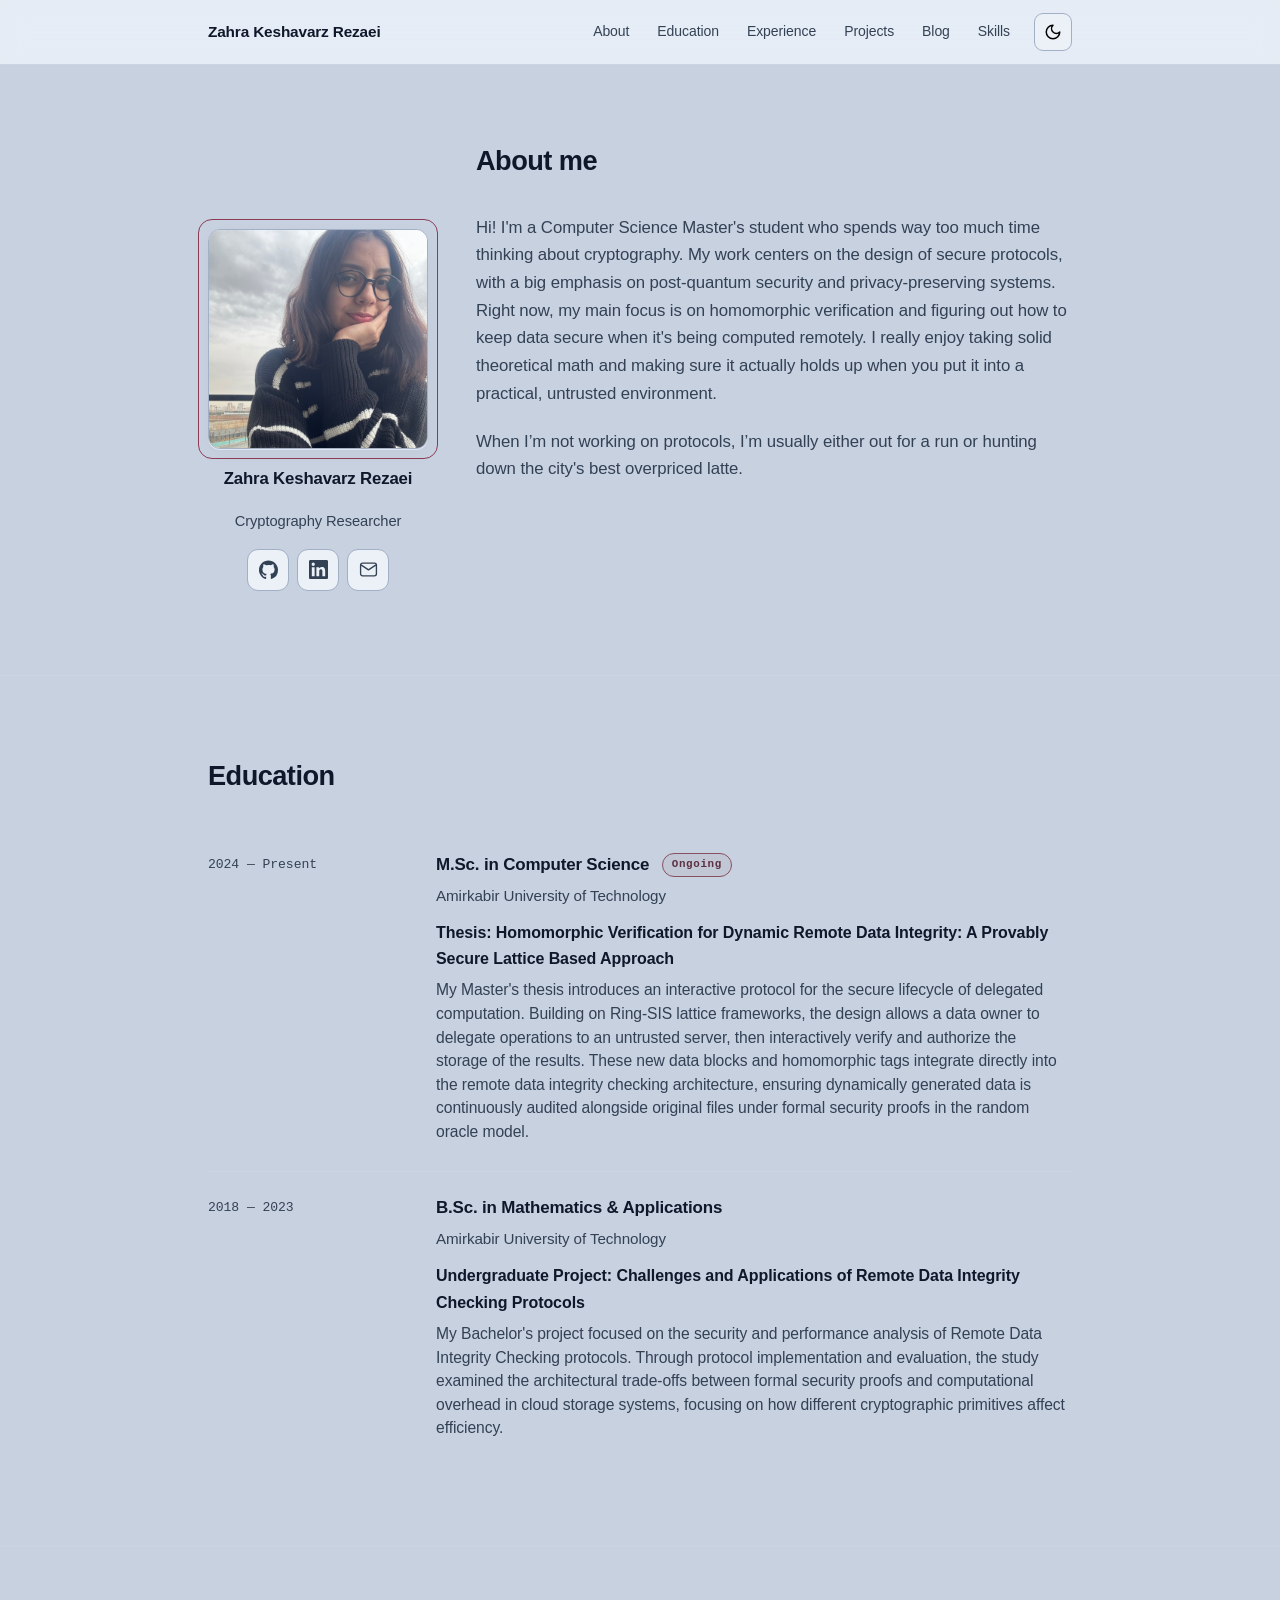
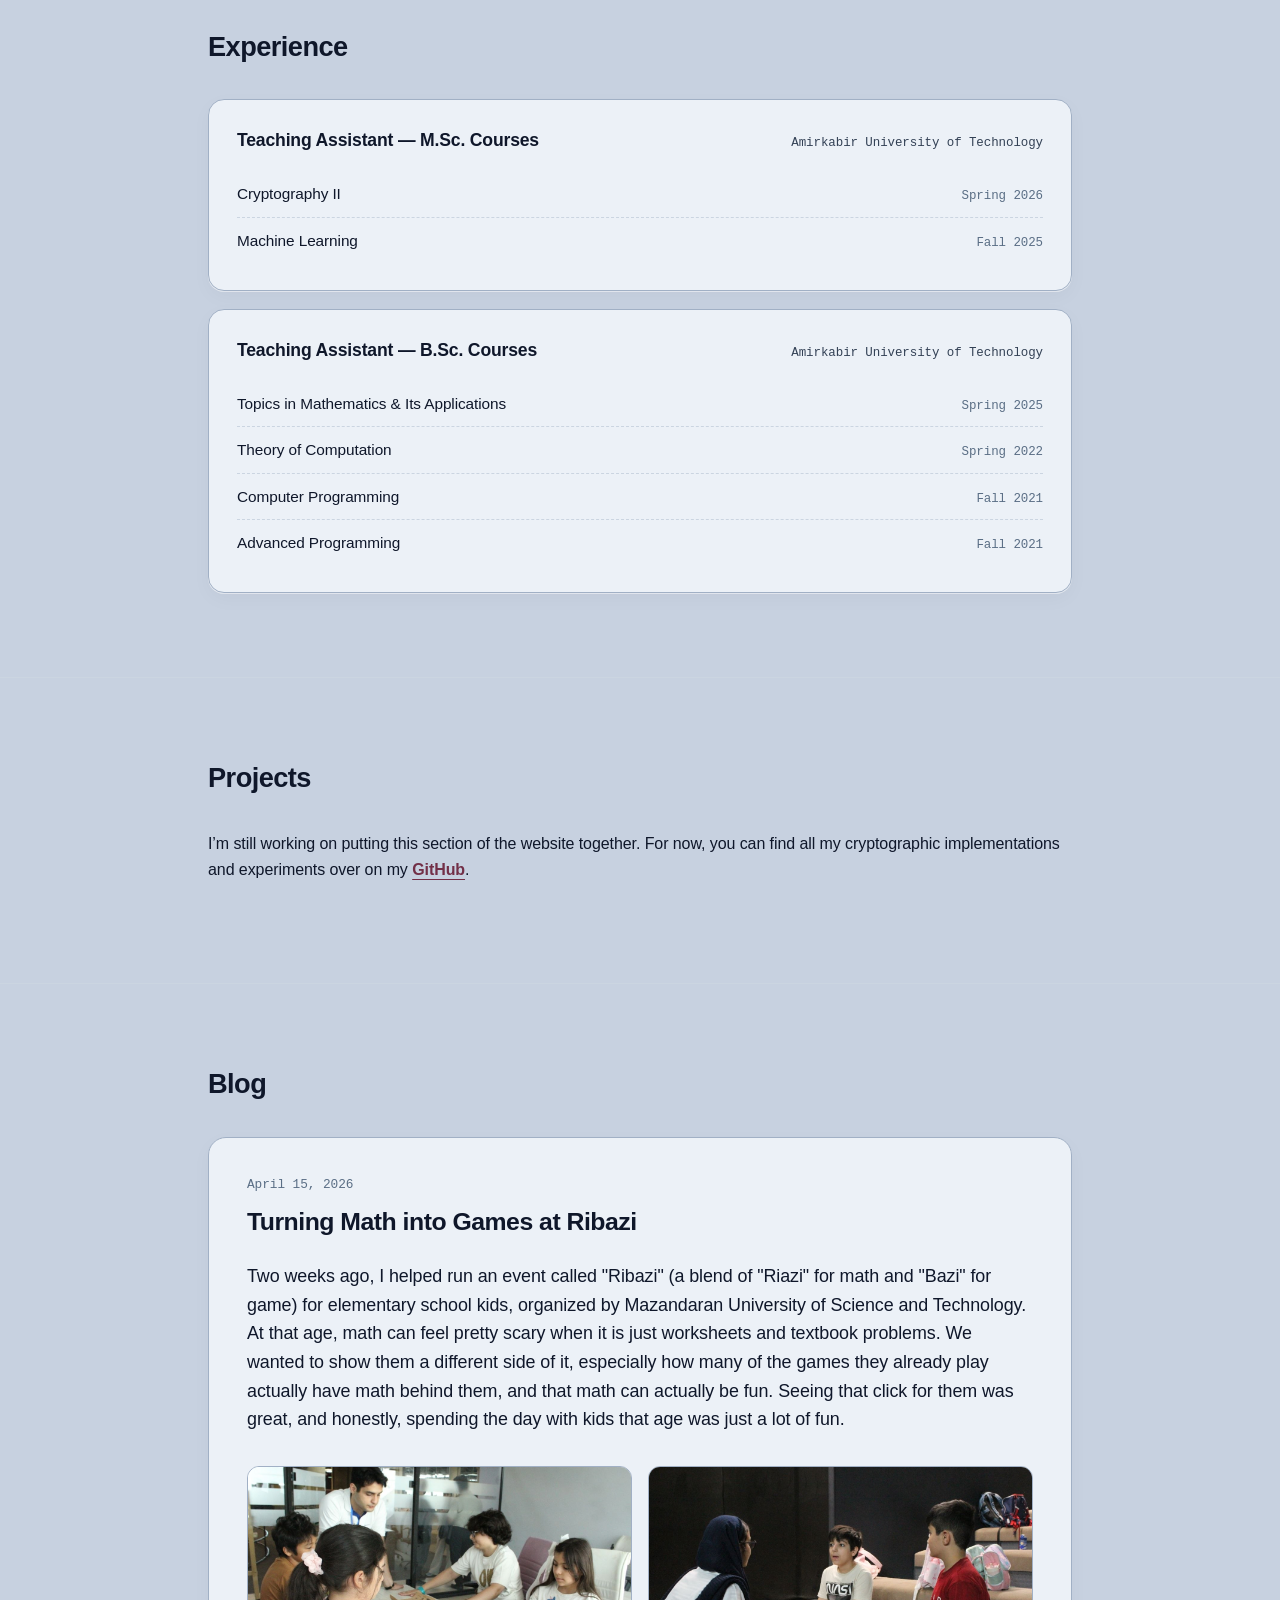
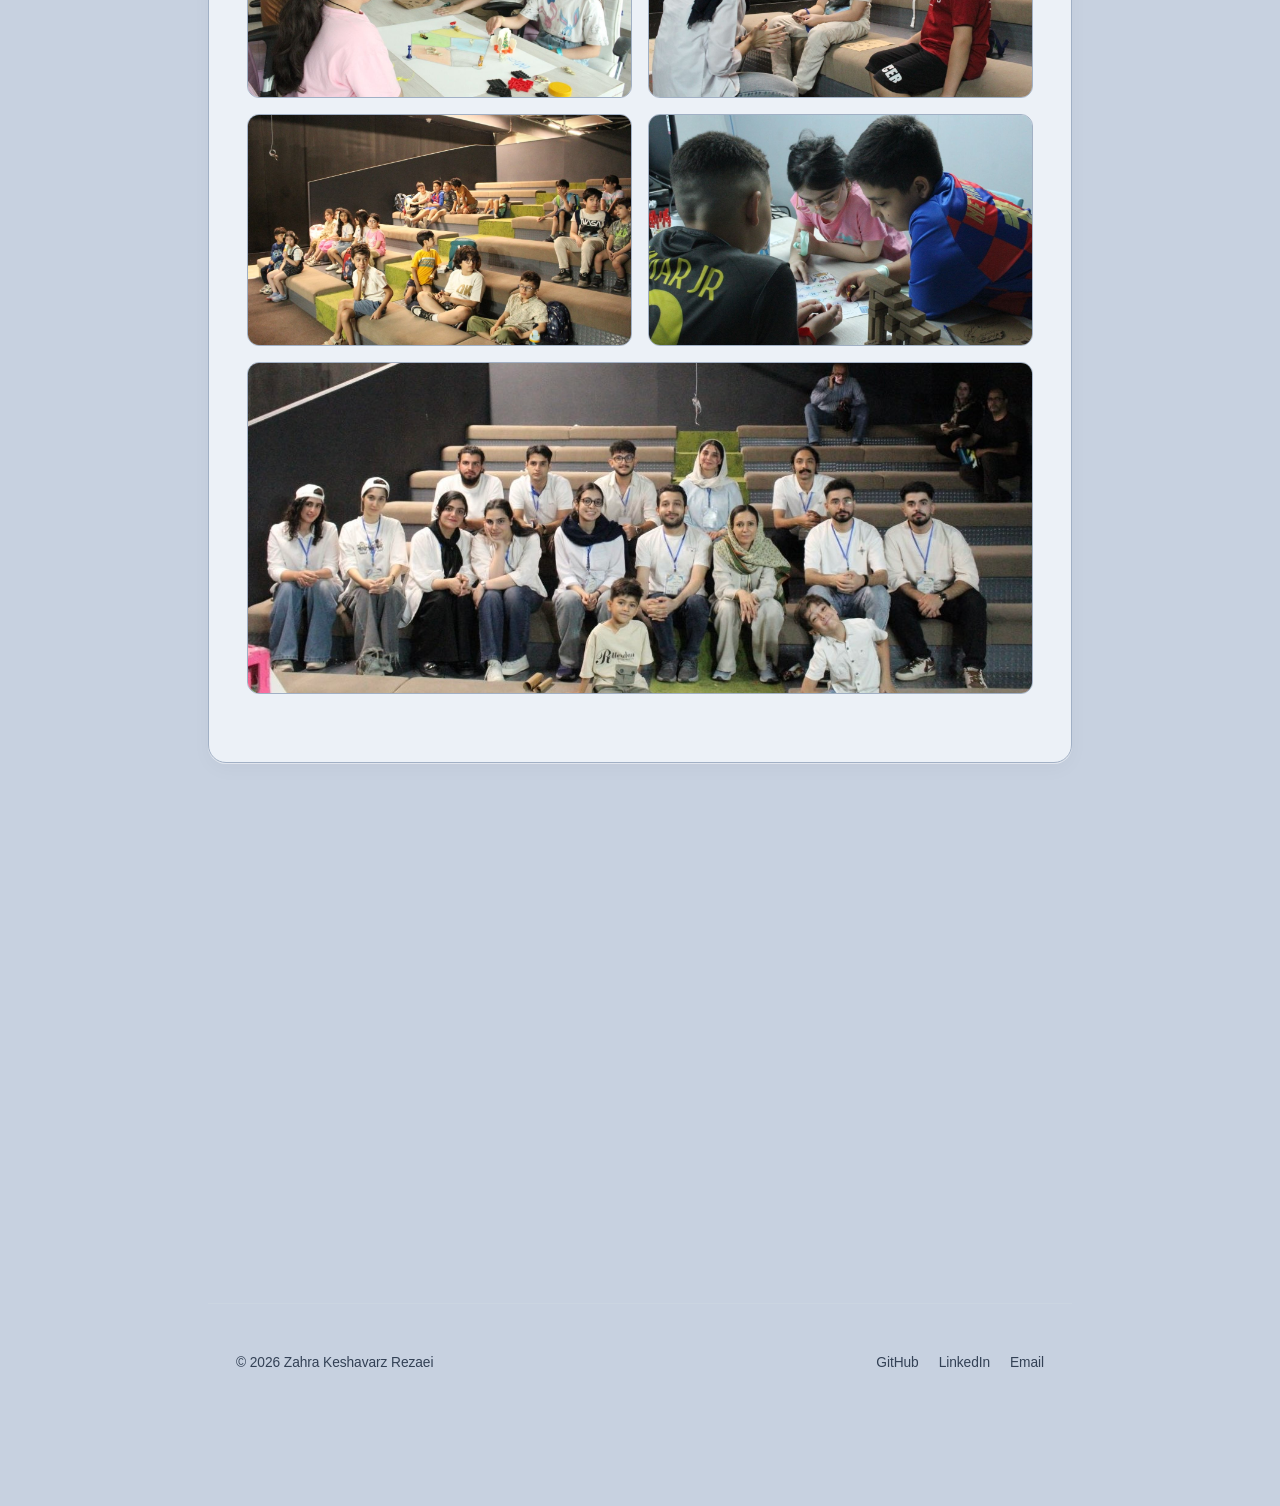
==== commit 5748a05d: "update" ====
--- a/index.html
+++ b/index.html
@@ -237,8 +237,9 @@
                     <!-- Post Content -->
                     <div class="post-body">
                         <p class="post-lead">
-                            Two weeks ago, I helped run an event called "Ribazi" for elementary school kids, organized
-                            with Mazandaran University of Science and Technology.
+                            Two weeks ago, I helped run an event called "Ribazi" (a blend of "Riazi" for math and "Bazi"
+                            for game) for elementary school kids, organized
+                            by Mazandaran University of Science and Technology.
 
                             At that age, math can feel pretty scary when it is just worksheets and textbook problems. We
                             wanted to show them a different side of it, especially how many of the games they already
@@ -275,7 +276,7 @@
                             </figure>
                             <!-- Image 5 -->
                             <figure class="gallery-item featured">
-                                <img src="assets/fig5.jpeg" alt="Description of fifth picture" loading="lazy">
+                                <img src="assets/fig5.jpg" alt="Description of fifth picture" loading="lazy">
                             </figure>
                         </div>
                 </article>
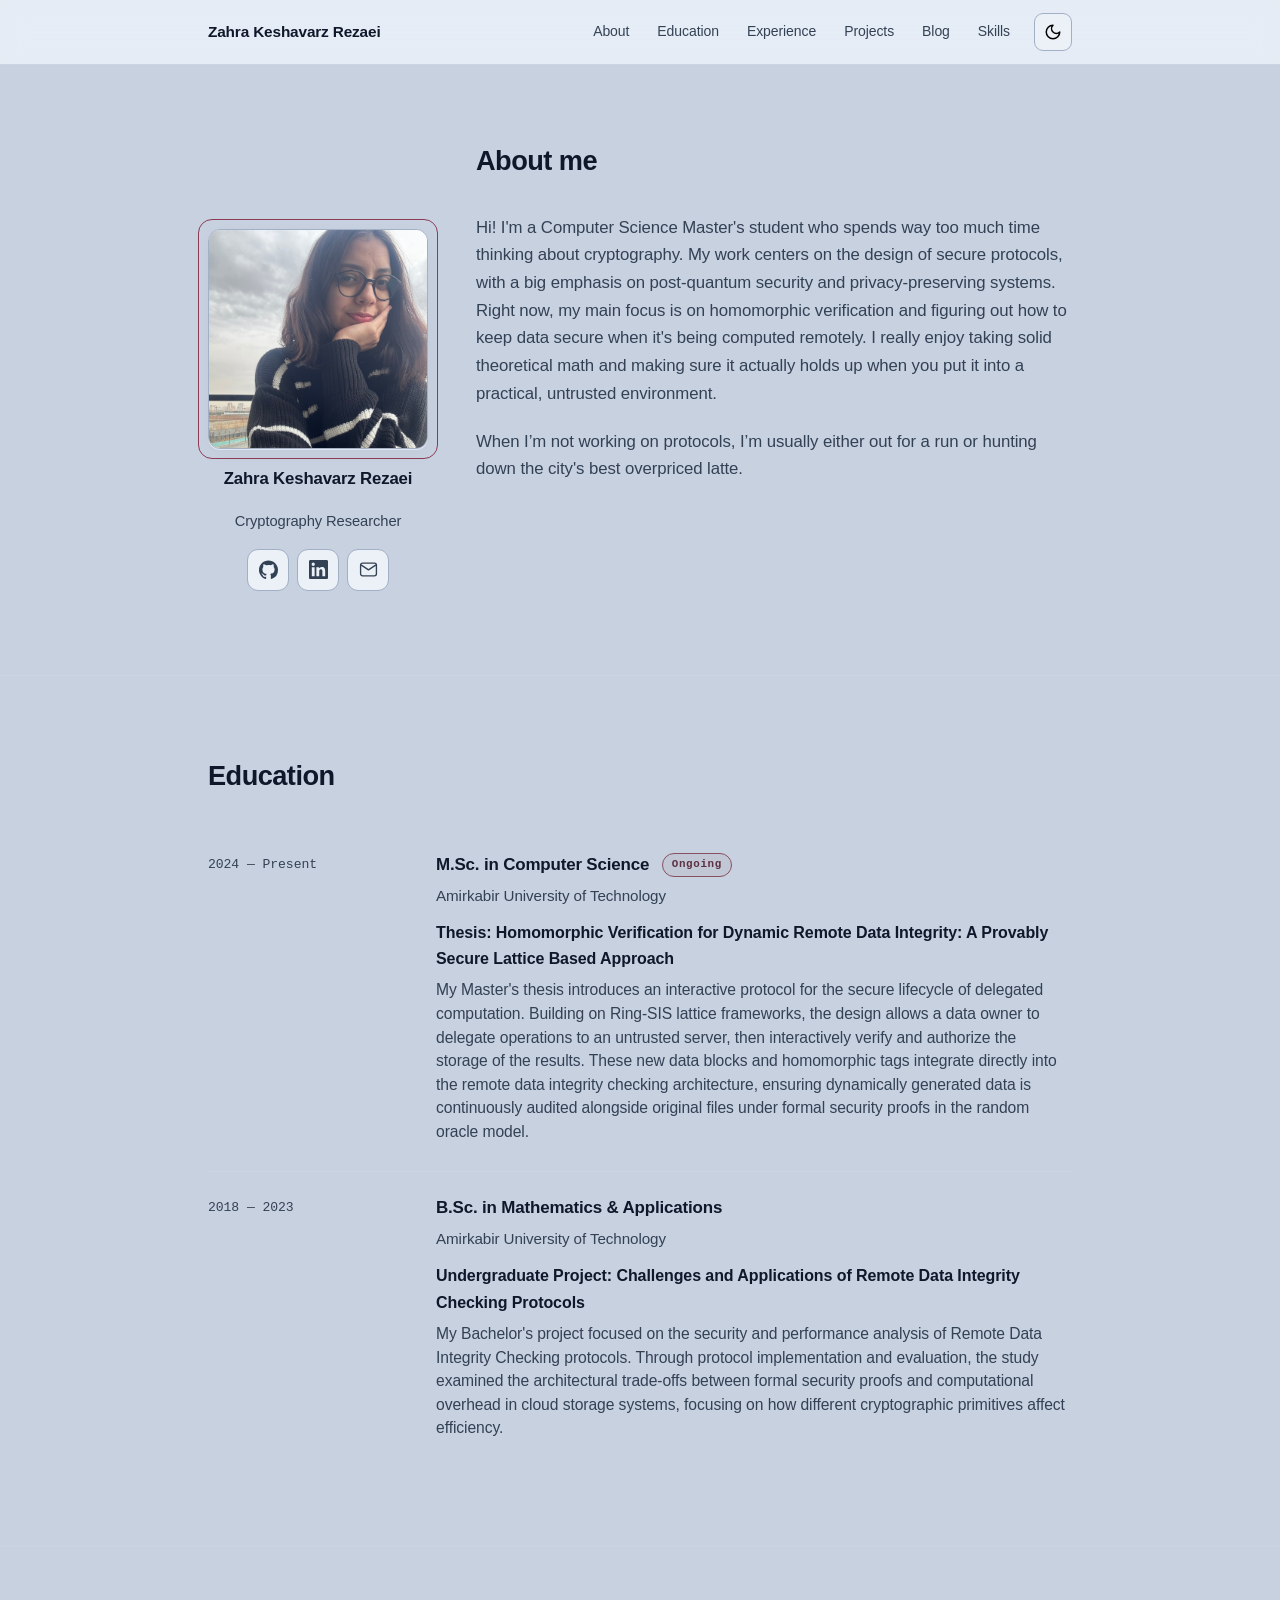
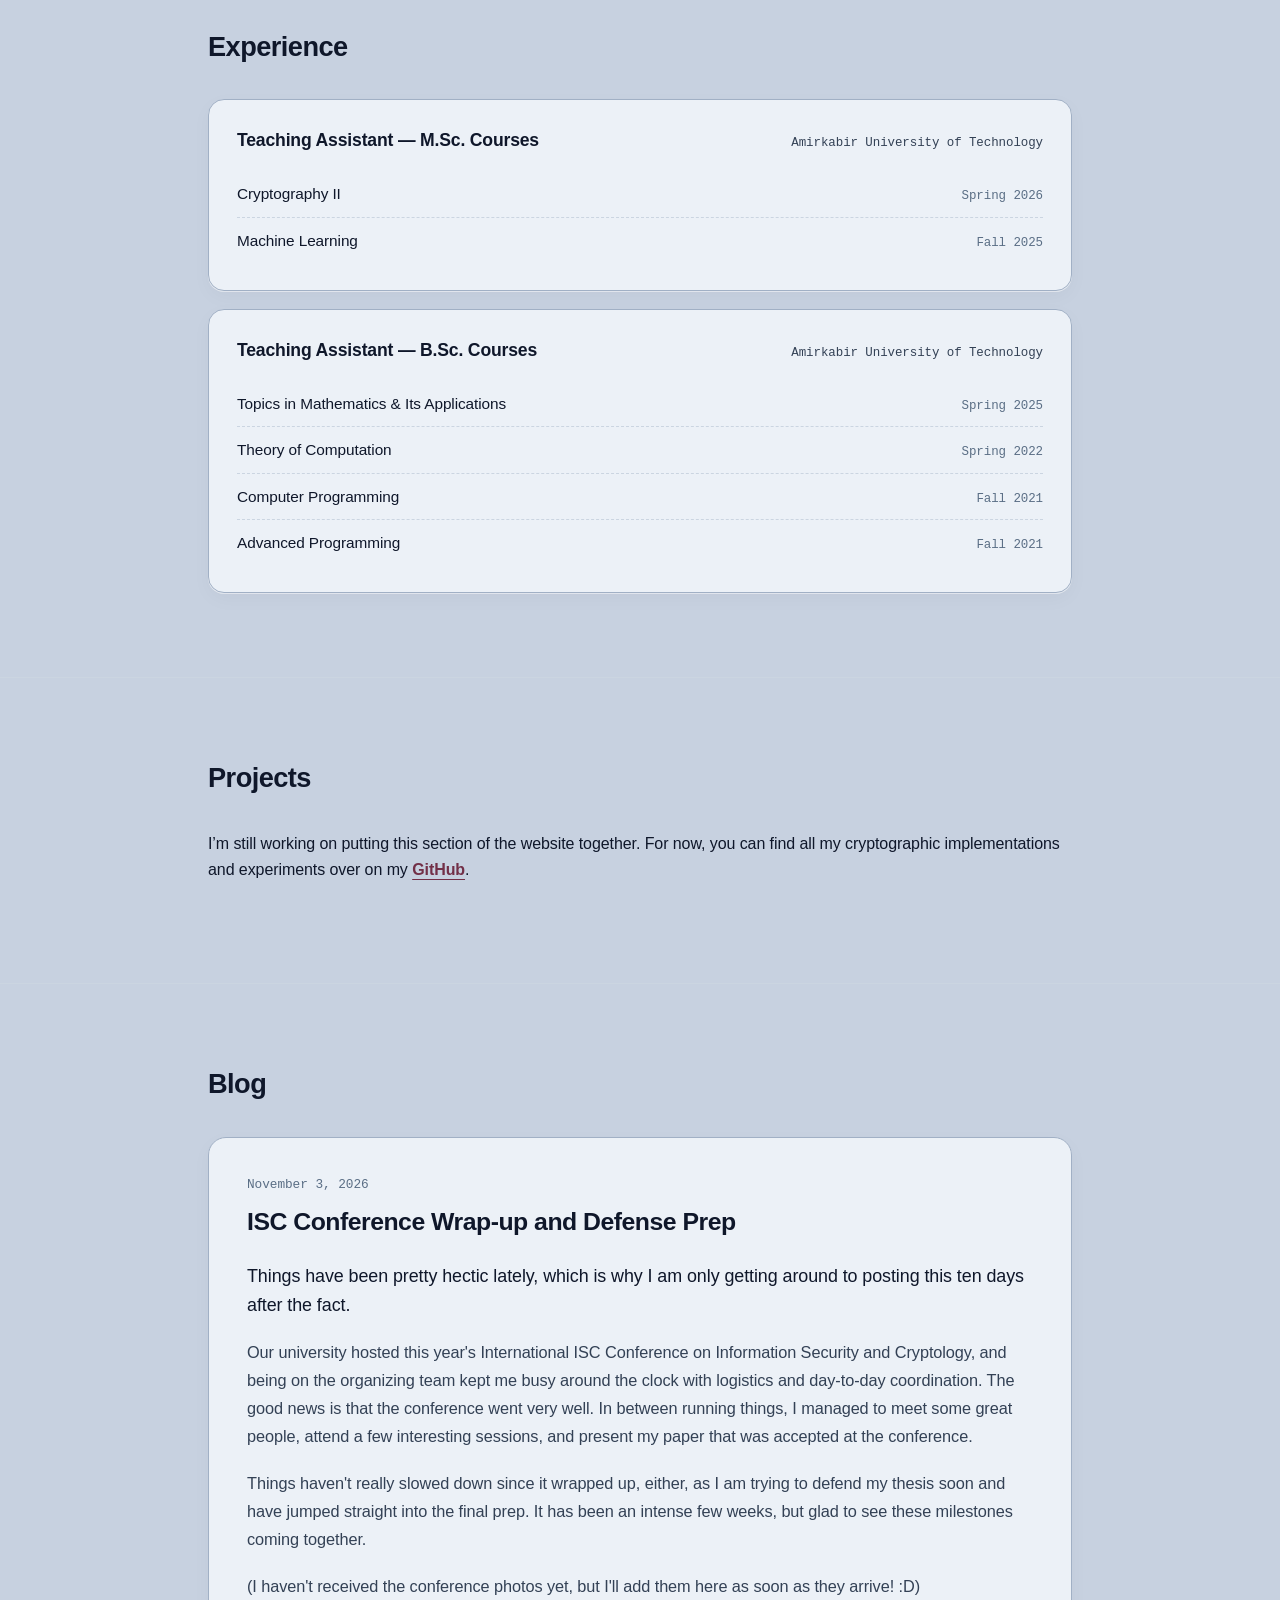
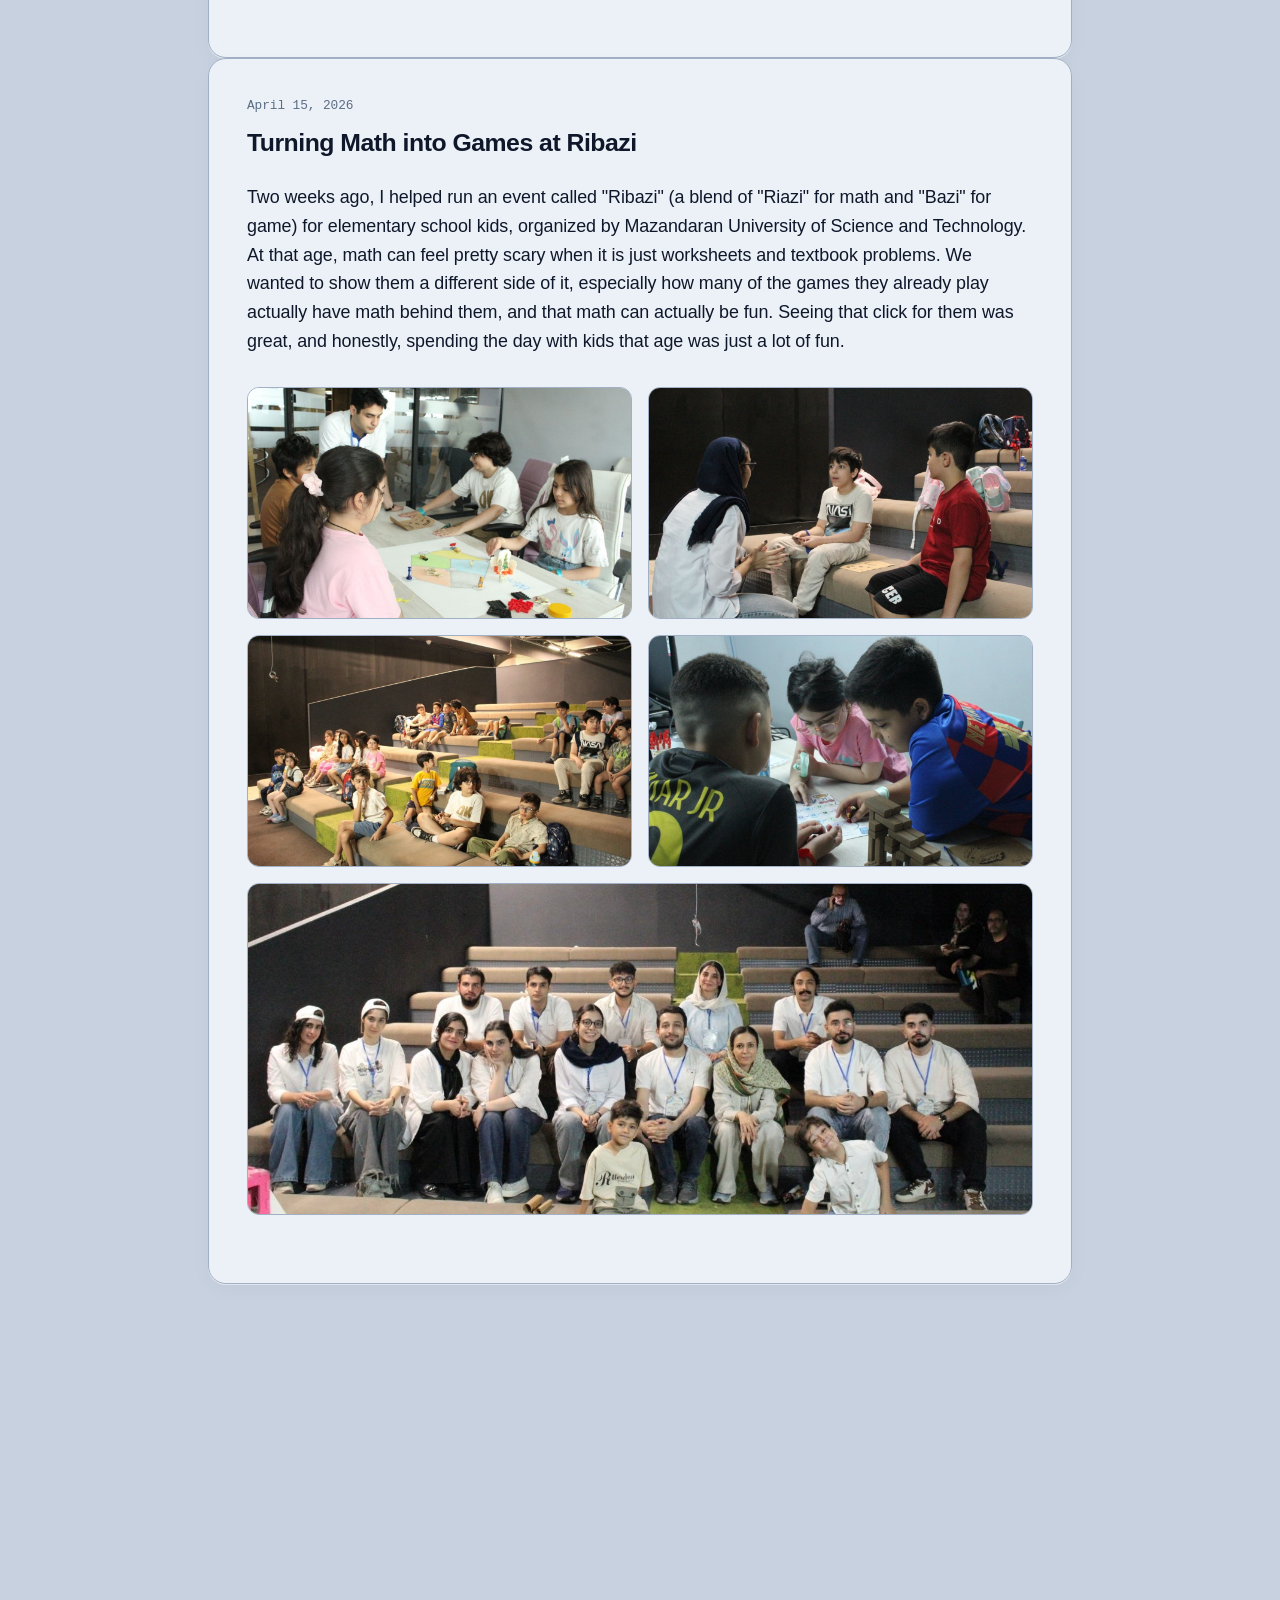
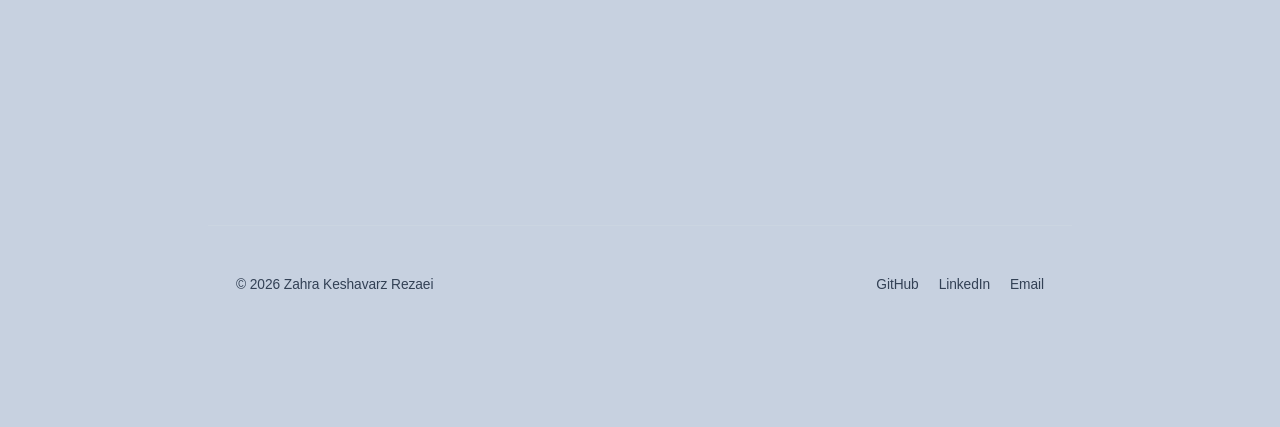
==== commit 81642a06: "new post" ====
--- a/index.html
+++ b/index.html
@@ -227,6 +227,64 @@
                     <!-- Post Header -->
                     <header class="post-header">
                         <div class="post-meta">
+                            <time datetime="2026-11-03" class="post-date">November 3, 2026</time>
+                        </div>
+                        <h3 class="post-title">ISC Conference Wrap-up and Defense Prep</h3>
+                    </header>
+
+                    <!-- Post Content -->
+                    <div class="post-body">
+                        <p class="post-lead">
+                            Things have been pretty hectic lately, which is why I am only getting around to posting this
+                            ten days after the fact.
+                        </p>
+                        <p>
+                            Our university hosted this year's International ISC Conference on Information Security and
+                            Cryptology,
+                            and being on the organizing team kept me busy around the clock with logistics and day-to-day
+                            coordination. The good news
+                            is that the conference went very well. In between running things, I managed to meet some
+                            great people, attend a few interesting sessions, and present my paper that was accepted at
+                            the conference.
+                        </p>
+                        <p>
+                            Things haven't really slowed down since it wrapped up, either, as I am trying to defend my
+                            thesis soon and have jumped straight into the final prep. It has been an intense few weeks,
+                            but glad to see these milestones coming together.
+                        </p>
+                        <p>
+                            (I haven't received the conference photos yet, but I'll add them here as soon as they
+                            arrive! :D)
+                        </p>
+
+                        <!-- ================= 3 to 5 Image Gallery ================= -->
+                        <!-- 
+            Tip: To use 3, 4, or 5 images, simply keep or remove <figure> items. 
+            The CSS grid will automatically balance them.
+        -->
+                        <!--
+        <div class="post-gallery" data-count="4">
+            <figure class="gallery-item">
+                <img src="assets/fig1.jpeg" alt="ISC Conference presentation" loading="lazy">
+            </figure>
+            <figure class="gallery-item">
+                <img src="assets/fig2.jpeg" alt="ISC Conference sessions" loading="lazy">
+            </figure>
+            <figure class="gallery-item">
+                <img src="assets/fig3.jpeg" alt="Organizing team" loading="lazy">
+            </figure>
+            <figure class="gallery-item">
+                <img src="assets/fig4.jpeg" alt="Conference venue" loading="lazy">
+            </figure>
+        </div>
+        -->
+                    </div>
+                </article>
+
+                <article class="blog-post">
+                    <!-- Post Header -->
+                    <header class="post-header">
+                        <div class="post-meta">
                             <time datetime="2026-09-19" class="post-date">April 15, 2026</time>
 
                         </div>
